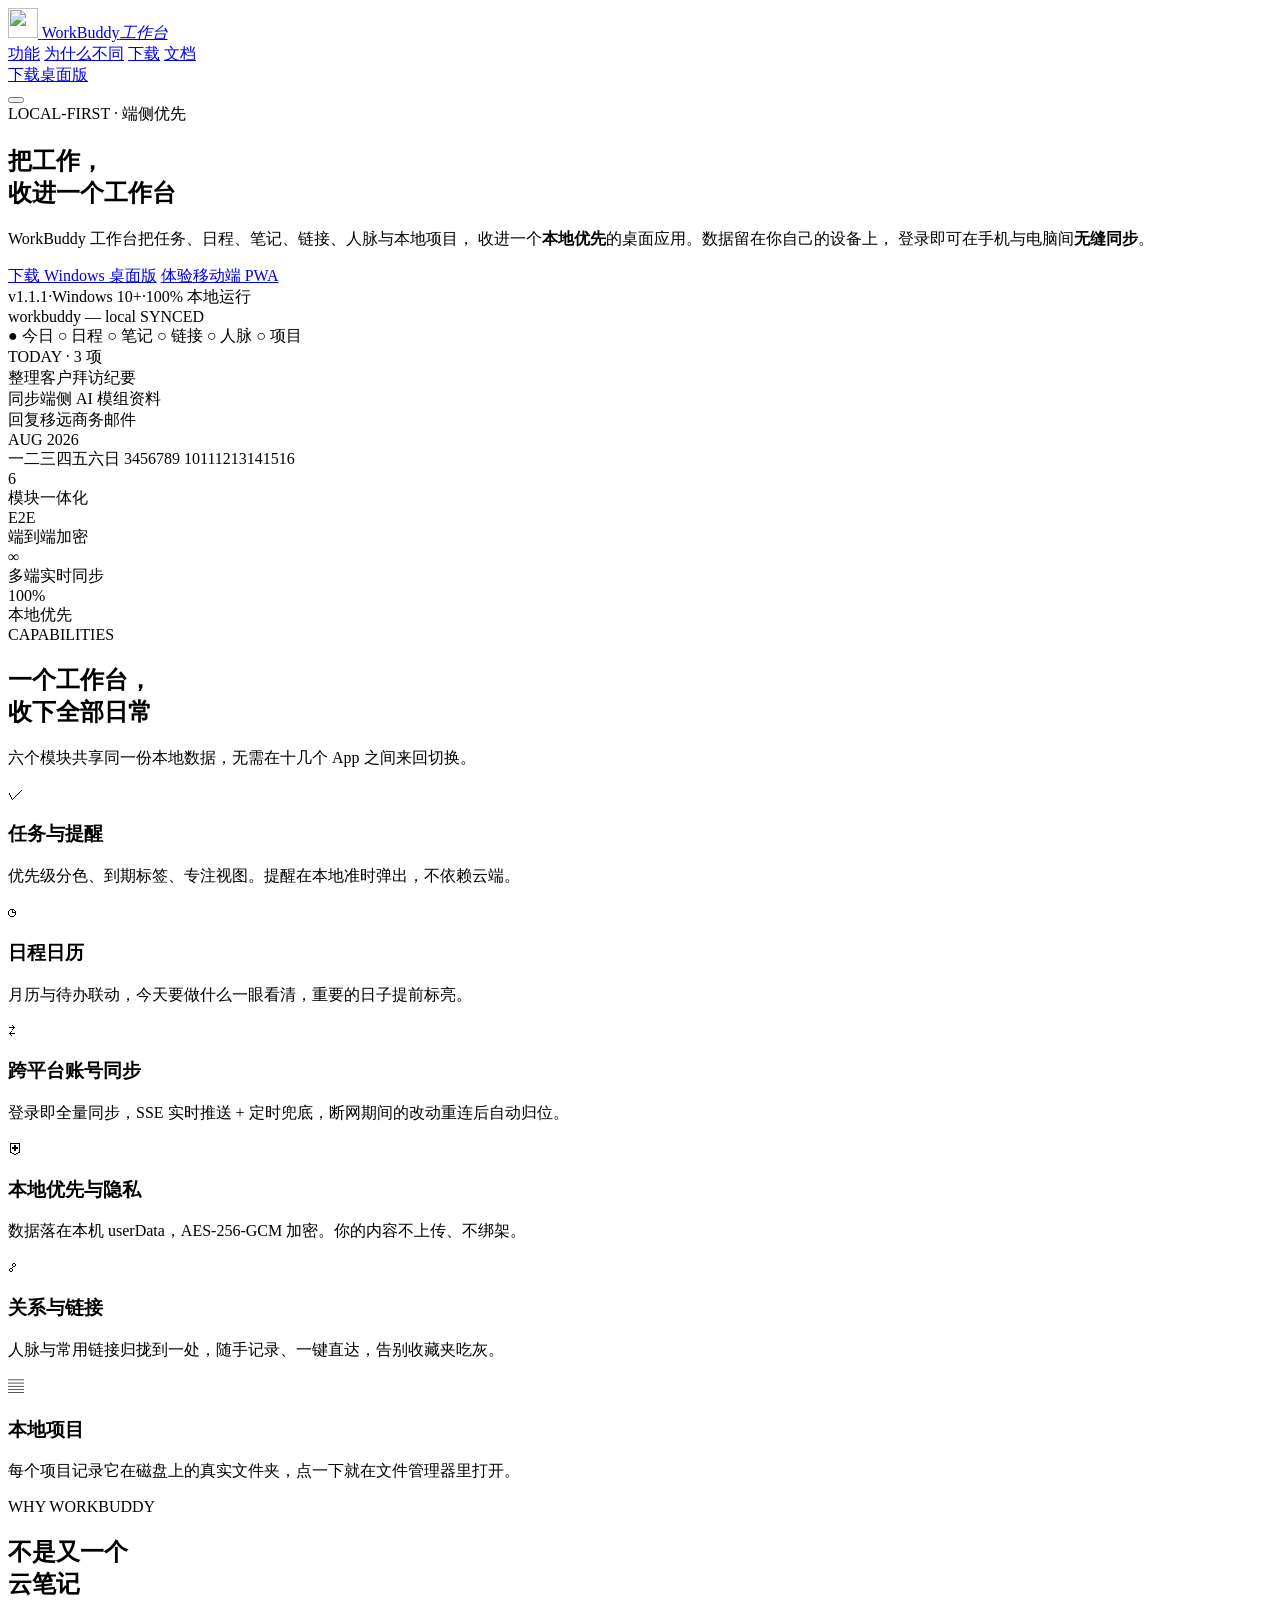
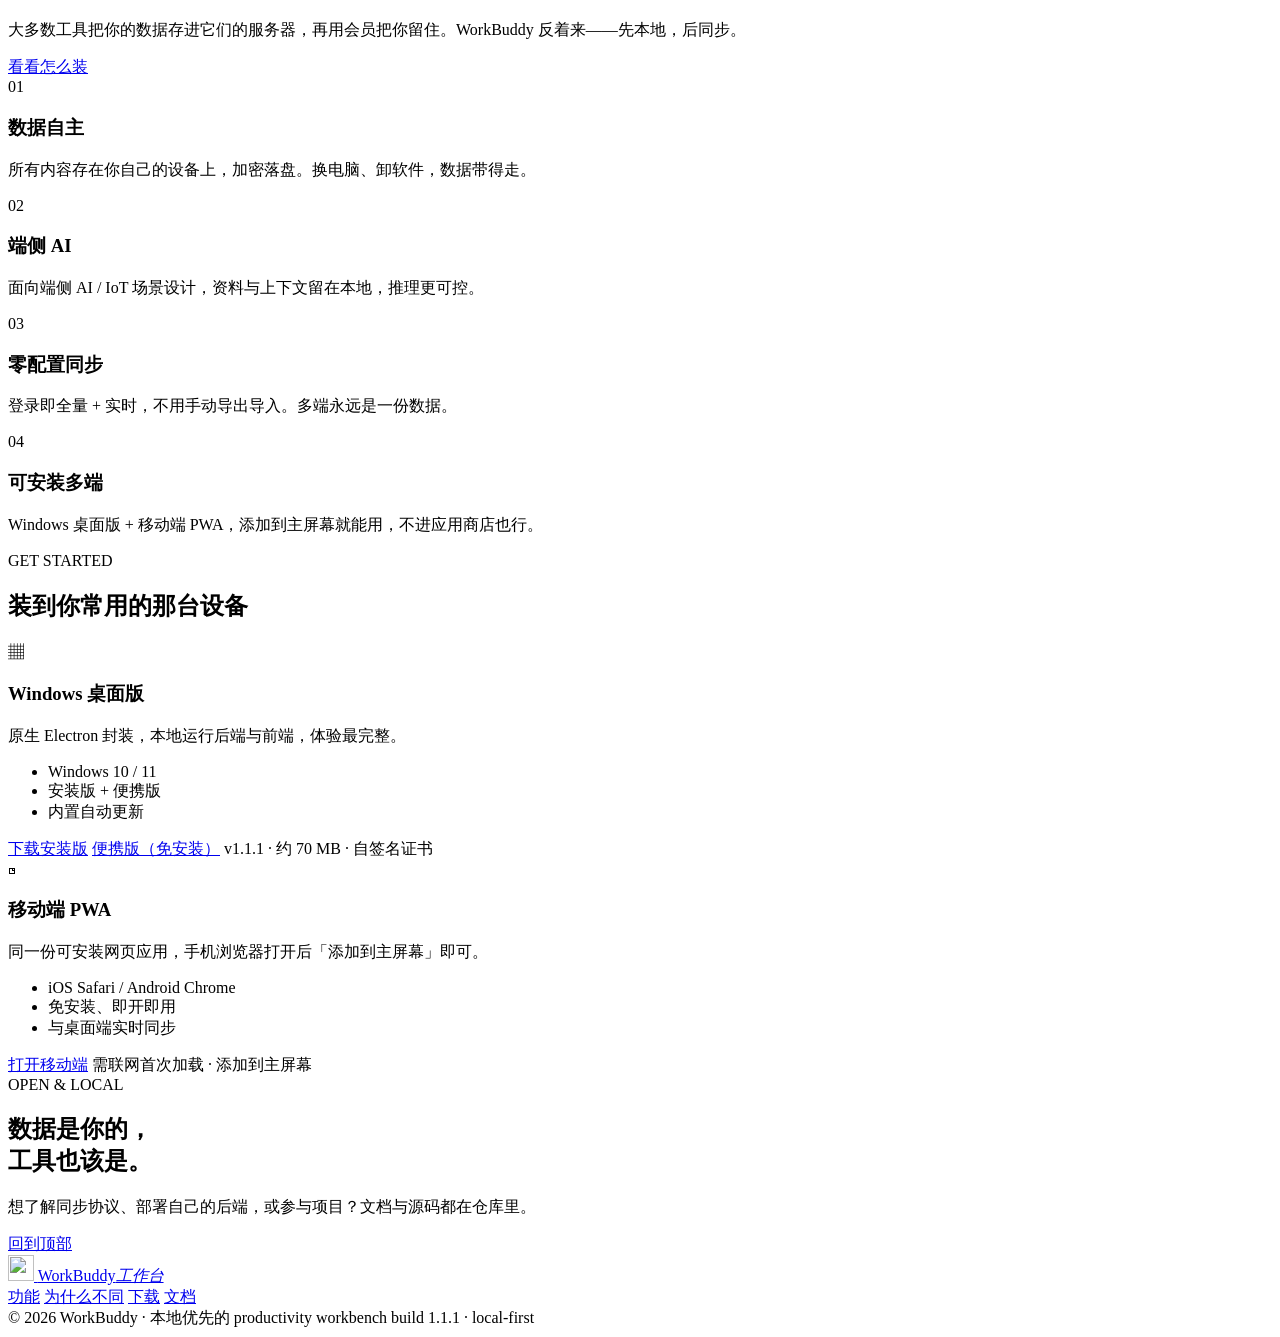
==== index.html @ b92f685c "deploy: add index.html" ====
<!DOCTYPE html>
<html lang="zh-CN">
<head>
  <meta charset="UTF-8" />
  <meta name="viewport" content="width=device-width, initial-scale=1.0" />
  <title>WorkBuddy 工作台 — 本地优先的 productivity workbench</title>
  <meta name="description" content="WorkBuddy 工作台把任务、日程、笔记、链接、人脉与本地项目收进一个本地优先的桌面应用。数据留在你自己的设备上，登录即可在手机与电脑间无缝同步。" />
  <link rel="icon" type="image/svg+xml" href="assets/img/logo.svg" />
  <link rel="apple-touch-icon" href="assets/img/apple-touch-icon.png" />
  <meta property="og:title" content="WorkBuddy 工作台" />
  <meta property="og:description" content="本地优先的 productivity workbench —— 数据自主，多端同步，端侧 AI。" />
  <meta property="og:image" content="assets/img/logo-512.png" />
  <meta name="theme-color" content="#0b0f17" />
  <link rel="preconnect" href="https://fonts.googleapis.com" />
  <link rel="preconnect" href="https://fonts.gstatic.com" crossorigin />
  <link href="https://fonts.googleapis.com/css2?family=Sora:wght@400;600;700;800&family=JetBrains+Mono:wght@400;500;700&display=swap" rel="stylesheet" />
  <link rel="stylesheet" href="assets/css/styles.css" />
</head>
<body>
  <div class="grain" aria-hidden="true"></div>
  <div class="hero-glow" aria-hidden="true"></div>

  <!-- NAV -->
  <header class="nav" id="top">
    <a class="brand" href="#top" aria-label="WorkBuddy 工作台 首页">
      <img src="assets/img/logo.svg" alt="" width="30" height="30" />
      <span class="brand-name">WorkBuddy<i>工作台</i></span>
    </a>
    <nav class="nav-links" aria-label="主导航">
      <a href="#features">功能</a>
      <a href="#why">为什么不同</a>
      <a href="#download">下载</a>
      <a href="#docs">文档</a>
    </nav>
    <div class="nav-cta">
      <a class="btn btn-signal" href="#download">下载桌面版</a>
    </div>
    <button class="nav-toggle" id="navToggle" aria-label="菜单" aria-expanded="false">
      <span></span><span></span><span></span>
    </button>
  </header>

  <main>
    <!-- HERO -->
    <section class="hero">
      <div class="hero-grid">
        <div class="hero-copy reveal">
          <span class="eyebrow mono">LOCAL-FIRST · 端侧优先</span>
          <h1 class="display">把工作，<br />收进一个<span class="accent">工作台</span></h1>
          <p class="lede">
            WorkBuddy 工作台把任务、日程、笔记、链接、人脉与本地项目，
            收进一个<strong>本地优先</strong>的桌面应用。数据留在你自己的设备上，
            登录即可在手机与电脑间<strong>无缝同步</strong>。
          </p>
          <div class="hero-actions">
            <a class="btn btn-signal" href="#download">下载 Windows 桌面版</a>
            <a class="btn btn-ghost" href="#download">体验移动端 PWA</a>
          </div>
          <div class="specs mono">
            <span>v1.1.1</span><i>·</i><span>Windows 10+</span><i>·</i><span>100% 本地运行</span>
          </div>
        </div>

        <!-- INSTRUMENT PANEL MOCK -->
        <div class="hero-visual reveal" aria-hidden="true">
          <div class="panel">
            <div class="panel-bar">
              <span class="dots"><i></i><i></i><i></i></span>
              <span class="panel-title mono">workbuddy — local</span>
              <span class="panel-badge mono">SYNCED</span>
            </div>
            <div class="panel-body">
              <aside class="panel-side">
                <span class="side-item active">● 今日</span>
                <span class="side-item">○ 日程</span>
                <span class="side-item">○ 笔记</span>
                <span class="side-item">○ 链接</span>
                <span class="side-item">○ 人脉</span>
                <span class="side-item">○ 项目</span>
              </aside>
              <div class="panel-main">
                <div class="panel-eyebrow mono">TODAY · 3 项</div>
                <div class="task">
                  <span class="check done"></span>
                  <span class="task-text">整理客户拜访纪要</span>
                  <span class="prio high"></span>
                </div>
                <div class="task">
                  <span class="check"></span>
                  <span class="task-text">同步端侧 AI 模组资料</span>
                  <span class="prio mid"></span>
                </div>
                <div class="task">
                  <span class="check"></span>
                  <span class="task-text">回复移远商务邮件</span>
                  <span class="prio low"></span>
                </div>
                <div class="mini-cal">
                  <div class="cal-head mono">AUG 2026</div>
                  <div class="cal-grid">
                    <span class="dim">一</span><span class="dim">二</span><span class="dim">三</span><span class="dim">四</span><span class="dim">五</span><span class="dim">六</span><span class="dim">日</span>
                    <span>3</span><span>4</span><span>5</span><span class="today">6</span><span>7</span><span>8</span><span>9</span>
                    <span>10</span><span class="dot">11</span><span>12</span><span>13</span><span>14</span><span>15</span><span>16</span>
                  </div>
                </div>
              </div>
            </div>
          </div>
        </div>
      </div>

      <!-- STAT STRIP -->
      <div class="stat-strip reveal">
        <div class="stat">
          <div class="stat-num">6</div>
          <div class="stat-label mono">模块一体化</div>
        </div>
        <div class="stat">
          <div class="stat-num">E2E</div>
          <div class="stat-label mono">端到端加密</div>
        </div>
        <div class="stat">
          <div class="stat-num">∞</div>
          <div class="stat-label mono">多端实时同步</div>
        </div>
        <div class="stat">
          <div class="stat-num">100%</div>
          <div class="stat-label mono">本地优先</div>
        </div>
      </div>
    </section>

    <!-- FEATURES -->
    <section class="section" id="features">
      <div class="section-head reveal">
        <span class="eyebrow mono">CAPABILITIES</span>
        <h2 class="h2">一个工作台，<br />收下全部日常</h2>
        <p class="section-sub">六个模块共享同一份本地数据，无需在十几个 App 之间来回切换。</p>
      </div>
      <div class="feature-grid">
        <article class="card feature reveal">
          <div class="feat-glyph">✓</div>
          <h3>任务与提醒</h3>
          <p>优先级分色、到期标签、专注视图。提醒在本地准时弹出，不依赖云端。</p>
        </article>
        <article class="card feature reveal">
          <div class="feat-glyph">◷</div>
          <h3>日程日历</h3>
          <p>月历与待办联动，今天要做什么一眼看清，重要的日子提前标亮。</p>
        </article>
        <article class="card feature reveal">
          <div class="feat-glyph">⇄</div>
          <h3>跨平台账号同步</h3>
          <p>登录即全量同步，SSE 实时推送 + 定时兜底，断网期间的改动重连后自动归位。</p>
        </article>
        <article class="card feature reveal">
          <div class="feat-glyph">⛨</div>
          <h3>本地优先与隐私</h3>
          <p>数据落在本机 userData，AES-256-GCM 加密。你的内容不上传、不绑架。</p>
        </article>
        <article class="card feature reveal">
          <div class="feat-glyph">☍</div>
          <h3>关系与链接</h3>
          <p>人脉与常用链接归拢到一处，随手记录、一键直达，告别收藏夹吃灰。</p>
        </article>
        <article class="card feature reveal">
          <div class="feat-glyph">▤</div>
          <h3>本地项目</h3>
          <p>每个项目记录它在磁盘上的真实文件夹，点一下就在文件管理器里打开。</p>
        </article>
      </div>
    </section>

    <!-- WHY -->
    <section class="section why" id="why">
      <div class="why-grid">
        <div class="why-left reveal">
          <span class="eyebrow mono">WHY WORKBUDDY</span>
          <h2 class="h2">不是又一个<br />云笔记</h2>
          <p class="section-sub">大多数工具把你的数据存进它们的服务器，再用会员把你留住。WorkBuddy 反着来——先本地，后同步。</p>
          <a class="btn btn-ghost" href="#download">看看怎么装</a>
        </div>
        <div class="why-right">
          <div class="why-item reveal">
            <span class="why-no mono">01</span>
            <div>
              <h3>数据自主</h3>
              <p>所有内容存在你自己的设备上，加密落盘。换电脑、卸软件，数据带得走。</p>
            </div>
          </div>
          <div class="why-item reveal">
            <span class="why-no mono">02</span>
            <div>
              <h3>端侧 AI</h3>
              <p>面向端侧 AI / IoT 场景设计，资料与上下文留在本地，推理更可控。</p>
            </div>
          </div>
          <div class="why-item reveal">
            <span class="why-no mono">03</span>
            <div>
              <h3>零配置同步</h3>
              <p>登录即全量 + 实时，不用手动导出导入。多端永远是一份数据。</p>
            </div>
          </div>
          <div class="why-item reveal">
            <span class="why-no mono">04</span>
            <div>
              <h3>可安装多端</h3>
              <p>Windows 桌面版 + 移动端 PWA，添加到主屏幕就能用，不进应用商店也行。</p>
            </div>
          </div>
        </div>
      </div>
    </section>

    <!-- DOWNLOAD -->
    <section class="section download" id="download">
      <div class="section-head reveal">
        <span class="eyebrow mono">GET STARTED</span>
        <h2 class="h2">装到你常用的那台设备</h2>
      </div>
      <div class="download-grid">
        <article class="card dl-card reveal">
          <div class="dl-ico">▦</div>
          <h3>Windows 桌面版</h3>
          <p class="dl-desc">原生 Electron 封装，本地运行后端与前端，体验最完整。</p>
          <ul class="dl-spec mono">
            <li>Windows 10 / 11</li>
            <li>安装版 + 便携版</li>
            <li>内置自动更新</li>
          </ul>
          <a class="btn btn-signal" href="https://github.com/Aqr325/workbuddy-releases/releases/download/v1.1.1/WorkBuddy-Desktop-Setup-1.1.1.exe" download>下载安装版</a>
          <a class="btn btn-ghost" href="https://github.com/Aqr325/workbuddy-releases/releases/download/v1.1.1/WorkBuddy-Desktop-Portable-1.1.1.exe" download>便携版（免安装）</a>
          <span class="dl-note mono">v1.1.1 · 约 70 MB · 自签名证书</span>
        </article>
        <article class="card dl-card reveal">
          <div class="dl-ico">◳</div>
          <h3>移动端 PWA</h3>
          <p class="dl-desc">同一份可安装网页应用，手机浏览器打开后「添加到主屏幕」即可。</p>
          <ul class="dl-spec mono">
            <li>iOS Safari / Android Chrome</li>
            <li>免安装、即开即用</li>
            <li>与桌面端实时同步</li>
          </ul>
          <a class="btn btn-ghost" href="https://workbuddy-pwa-kjtbwhah.edgeone.cool?eo_token=ac6b29a59d4ebe26ceb0099702315590&eo_time=1786333467">打开移动端</a>
          <span class="dl-note mono">需联网首次加载 · 添加到主屏幕</span>
        </article>
      </div>
    </section>

    <!-- DOCS / CTA -->
    <section class="section cta" id="docs">
      <div class="cta-box reveal">
        <div>
          <span class="eyebrow mono">OPEN & LOCAL</span>
          <h2 class="h2">数据是你的，<br />工具也该是。</h2>
        </div>
        <div class="cta-side">
          <p>想了解同步协议、部署自己的后端，或参与项目？文档与源码都在仓库里。</p>
          <a class="btn btn-primary" href="#top">回到顶部</a>
        </div>
      </div>
    </section>
  </main>

  <footer class="footer">
    <div class="footer-top">
      <a class="brand" href="#top">
        <img src="assets/img/logo.svg" alt="" width="26" height="26" />
        <span class="brand-name">WorkBuddy<i>工作台</i></span>
      </a>
      <nav class="footer-links" aria-label="页脚导航">
        <a href="#features">功能</a>
        <a href="#why">为什么不同</a>
        <a href="#download">下载</a>
        <a href="#docs">文档</a>
      </nav>
    </div>
    <div class="footer-bottom mono">
      <span>© 2026 WorkBuddy · 本地优先的 productivity workbench</span>
      <span>build 1.1.1 · local-first</span>
    </div>
  </footer>

  <script src="assets/js/main.js"></script>
</body>
</html>
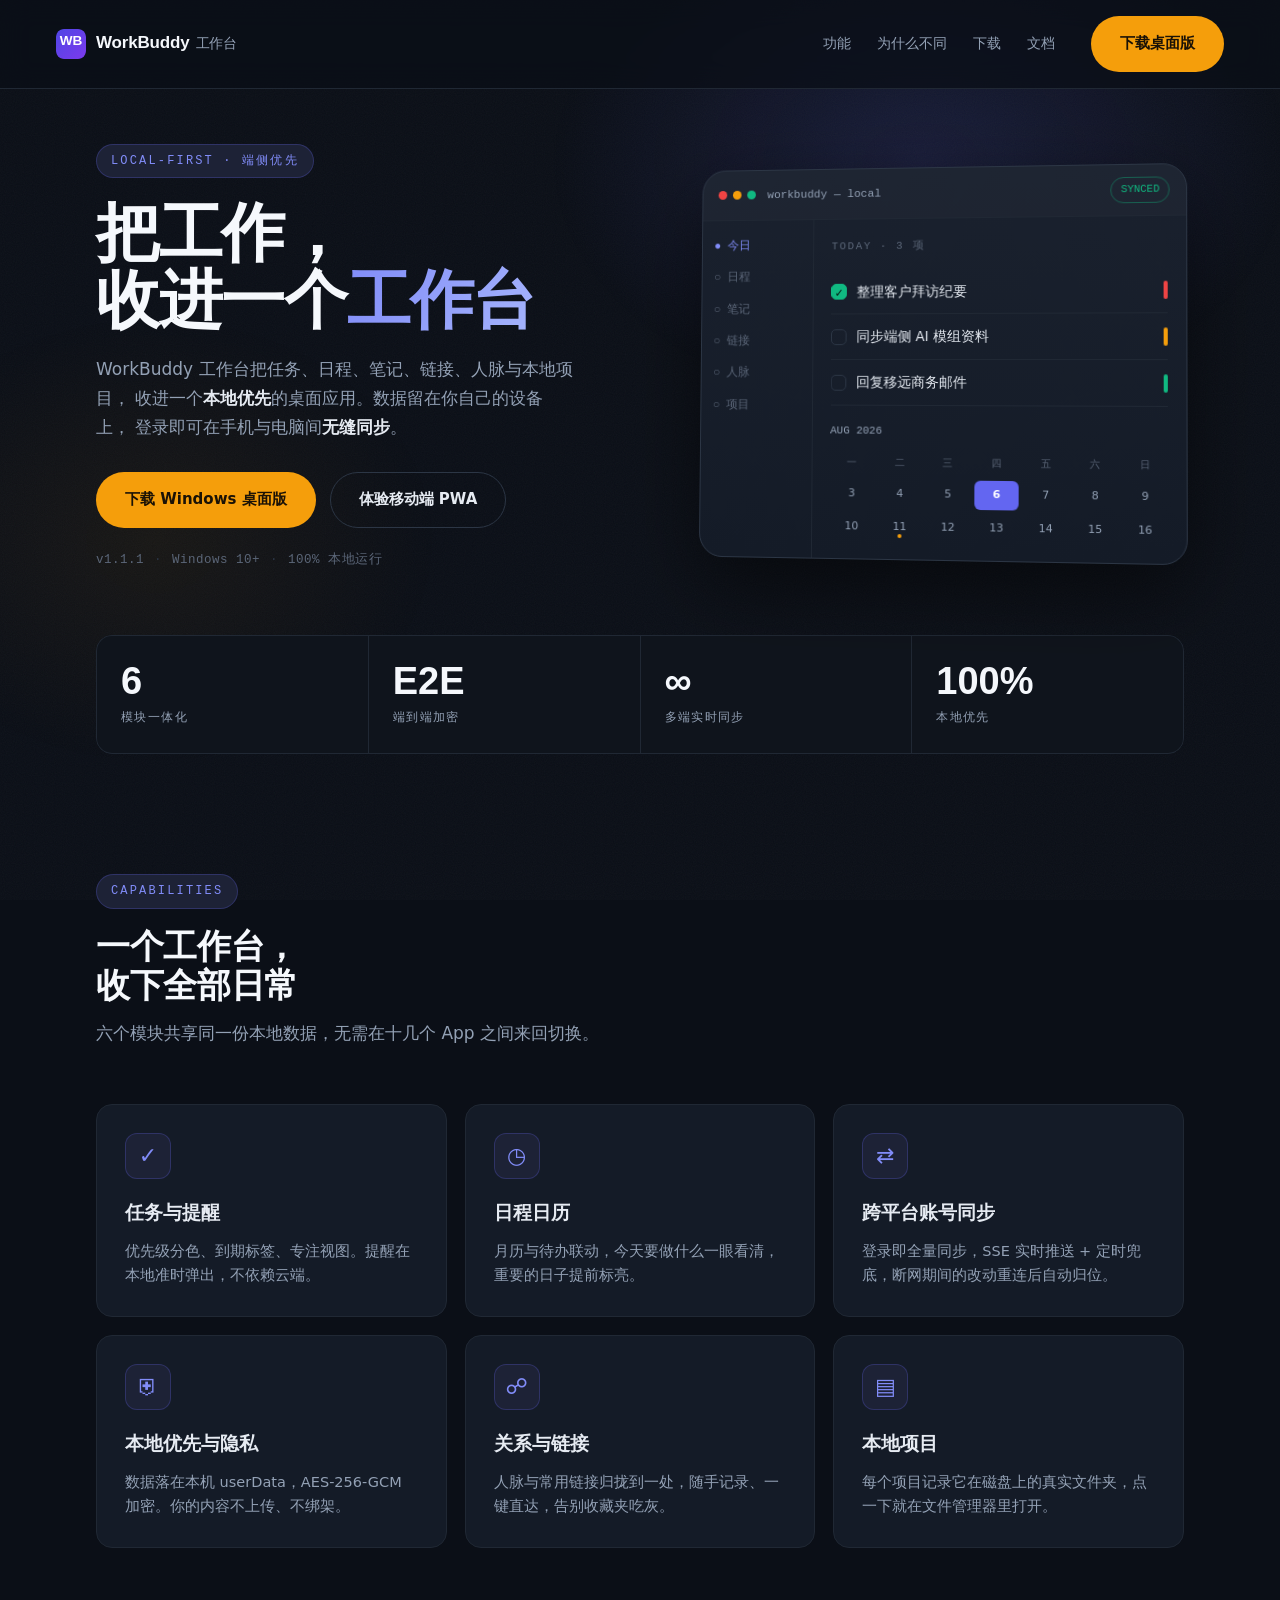
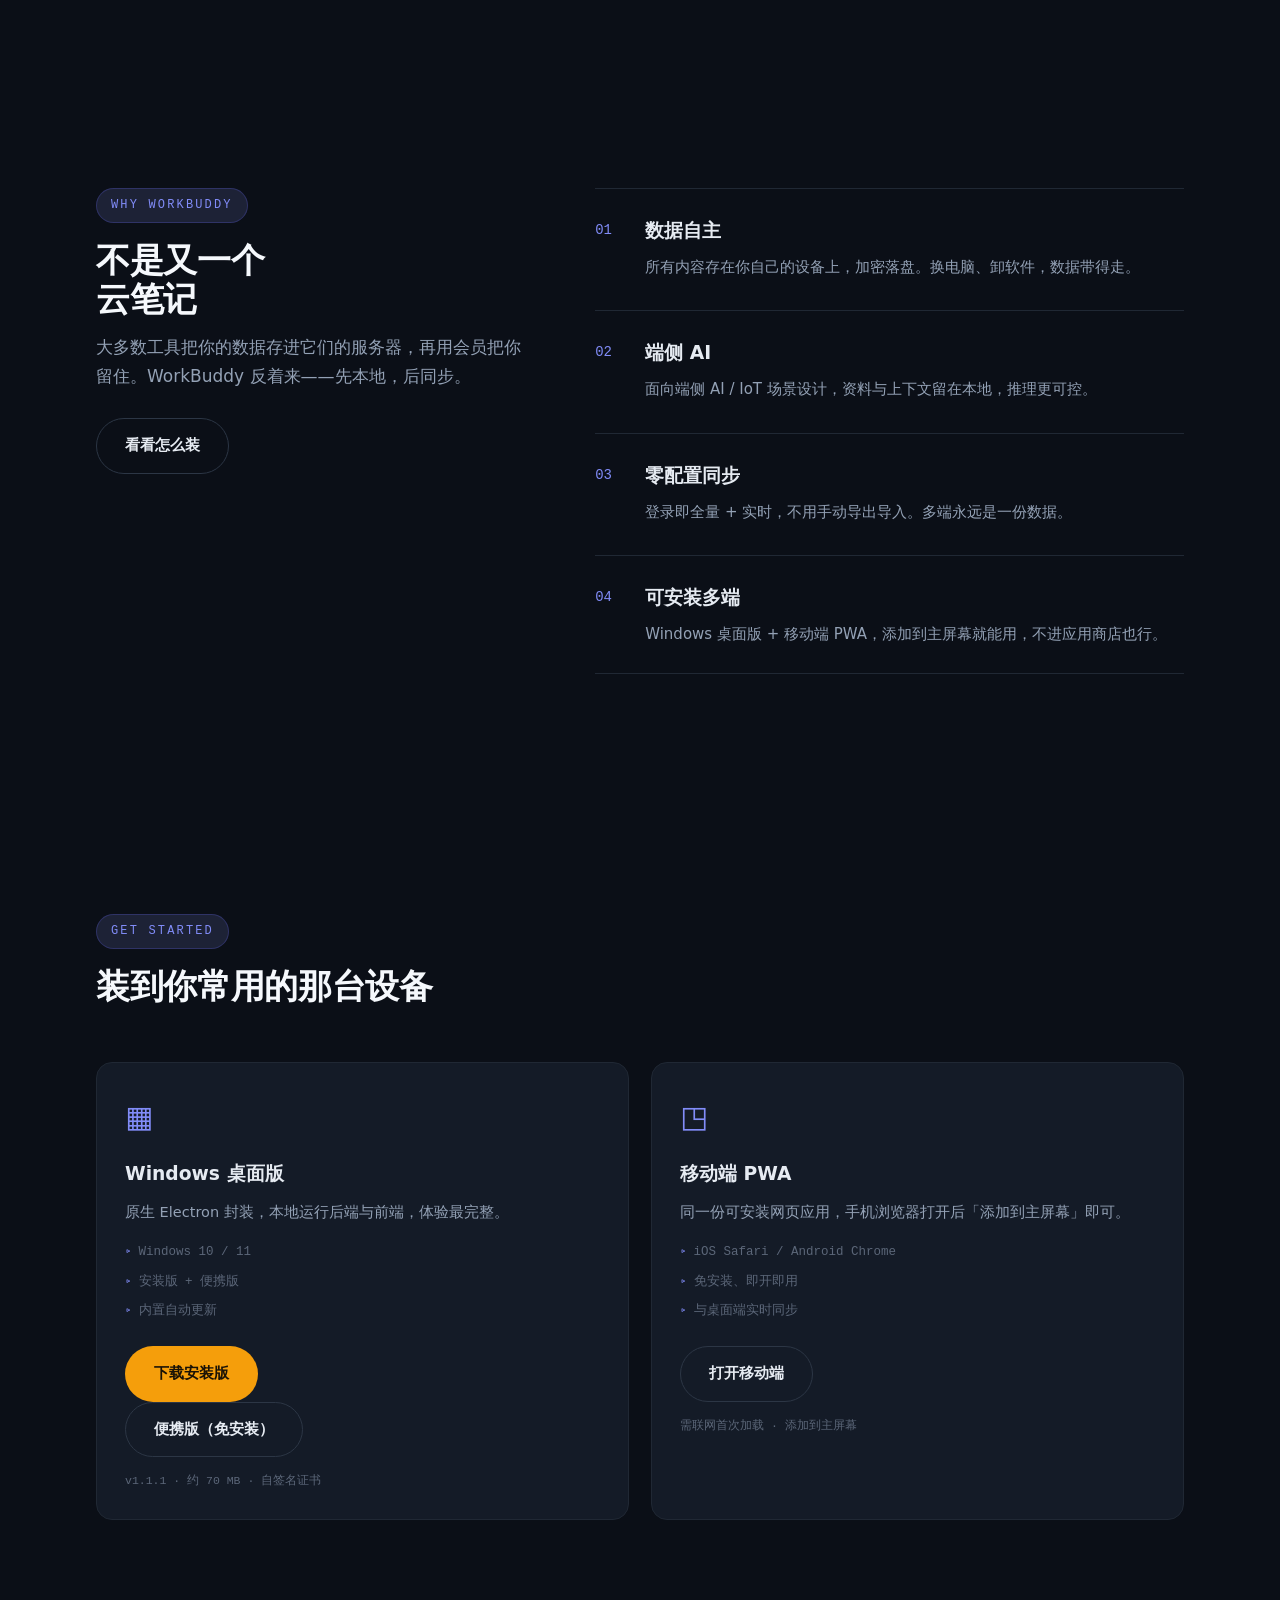
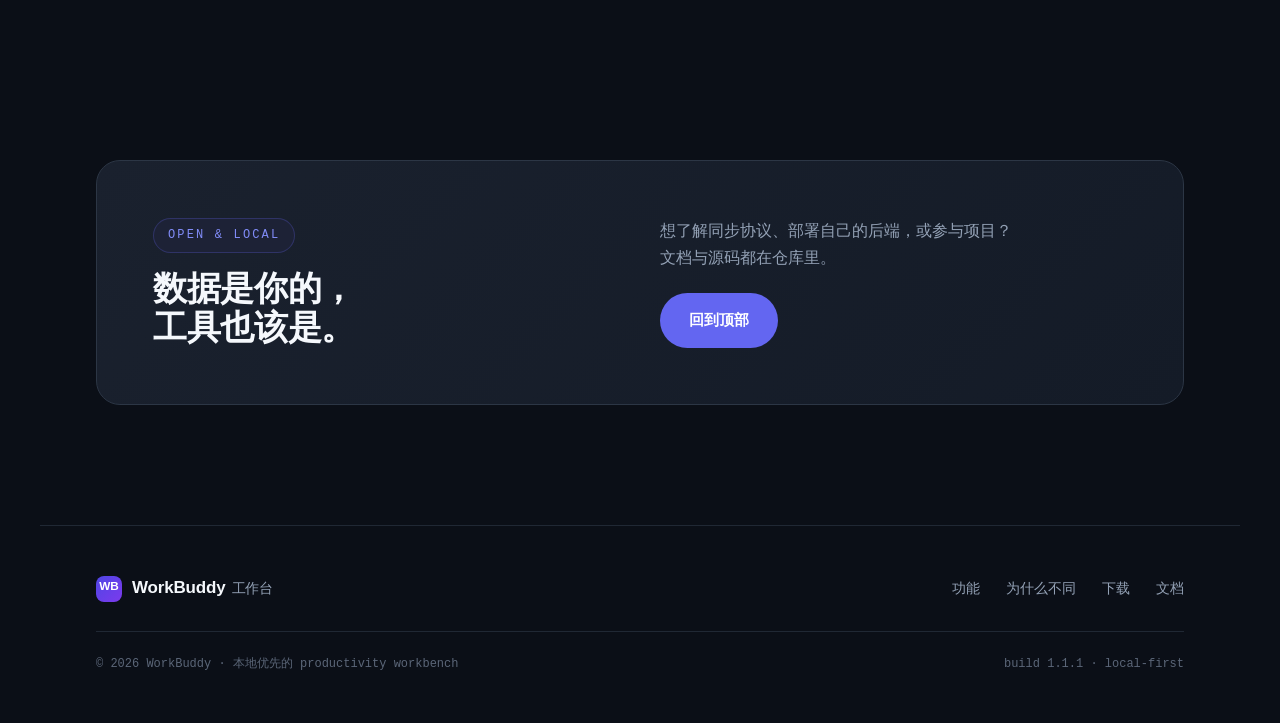
==== commit 6c4ff79e: "update: PWA button -> public GitHub Pages" ====
--- a/index.html
+++ b/index.html
@@ -242,7 +242,7 @@
             <li>免安装、即开即用</li>
             <li>与桌面端实时同步</li>
           </ul>
-          <a class="btn btn-ghost" href="https://workbuddy-pwa-kjtbwhah.edgeone.cool?eo_token=ac6b29a59d4ebe26ceb0099702315590&eo_time=1786333467">打开移动端</a>
+          <a class="btn btn-ghost" href="https://aqr325.github.io/workbuddy-pwa/">打开移动端</a>
           <span class="dl-note mono">需联网首次加载 · 添加到主屏幕</span>
         </article>
       </div>
--- a/assets/css/styles.css
+++ b/assets/css/styles.css
@@ -0,0 +1,299 @@
+/* ============================================================
+   WorkBuddy 官网 — "Precision Workbench" dark editorial theme
+   Tokens mirror website/DESIGN.md
+   ============================================================ */
+:root {
+  --bg: #0b0f17;
+  --bg-2: #0f141c;
+  --surface: #141b27;
+  --surface-2: #1a212e;
+  --surface-3: #222b3a;
+  --text: #e6ebf2;
+  --text-strong: #f5f8fc;
+  --muted: #93a1b5;
+  --faint: #5b6678;
+  --border: #2c3645;
+  --border-soft: #202834;
+  --primary: #6366f1;
+  --primary-bright: #818cf8;
+  --primary-weak: #1d2236;
+  --signal: #f59e0b;
+  --signal-weak: #3a2c12;
+  --success: #10b981;
+  --danger: #ef4444;
+  --warn: #f59e0b;
+
+  --r-sm: 10px;
+  --r-md: 16px;
+  --r-lg: 24px;
+  --r-full: 999px;
+
+  --font-display: "Sora", "PingFang SC", "Microsoft YaHei", sans-serif;
+  --font-body: "PingFang SC", "Microsoft YaHei", "Noto Sans SC", system-ui, sans-serif;
+  --font-mono: "JetBrains Mono", ui-monospace, "SFMono-Regular", monospace;
+
+  --maxw: 1200px;
+  --sec: 120px;
+}
+
+* { box-sizing: border-box; margin: 0; padding: 0; }
+
+html { scroll-behavior: smooth; }
+
+body {
+  font-family: var(--font-body);
+  background: var(--bg);
+  color: var(--text);
+  line-height: 1.7;
+  font-size: 16px;
+  -webkit-font-smoothing: antialiased;
+  overflow-x: hidden;
+}
+
+a { color: inherit; text-decoration: none; }
+img { display: block; max-width: 100%; }
+
+.mono { font-family: var(--font-mono); }
+
+/* atmospheric overlays */
+.grain {
+  position: fixed; inset: 0; z-index: 1; pointer-events: none; opacity: 0.04;
+  background-image: url("data:image/svg+xml,%3Csvg xmlns='http://www.w3.org/2000/svg' width='160' height='160'%3E%3Cfilter id='n'%3E%3CfeTurbulence type='fractalNoise' baseFrequency='0.9' numOctaves='2'/%3E%3C/filter%3E%3Crect width='100%25' height='100%25' filter='url(%23n)'/%3E%3C/svg%3E");
+}
+.hero-glow {
+  position: fixed; inset: 0; z-index: 0; pointer-events: none;
+  background:
+    radial-gradient(620px 420px at 72% 18%, rgba(99,102,241,0.16), transparent 60%),
+    radial-gradient(480px 380px at 12% 60%, rgba(245,158,11,0.06), transparent 60%);
+}
+
+main, .nav, .footer { position: relative; z-index: 2; }
+
+/* ---------- NAV ---------- */
+.nav {
+  position: fixed; top: 0; left: 0; right: 0; z-index: 50;
+  display: flex; align-items: center; gap: 28px;
+  padding: 16px clamp(20px, 5vw, 56px);
+  background: rgba(11,15,23,0.72);
+  backdrop-filter: blur(14px);
+  border-bottom: 1px solid var(--border-soft);
+}
+.brand { display: flex; align-items: center; gap: 10px; }
+.brand img { border-radius: 8px; }
+.brand-name { font-family: var(--font-display); font-weight: 700; font-size: 17px; color: var(--text-strong); letter-spacing: -0.01em; }
+.brand-name i { font-style: normal; font-weight: 400; color: var(--muted); font-size: 14px; margin-left: 6px; }
+.nav-links { display: flex; gap: 26px; margin-left: auto; }
+.nav-links a {
+  font-size: 14px; color: var(--muted); position: relative; padding: 4px 0;
+  transition: color .2s;
+}
+.nav-links a::after {
+  content: ""; position: absolute; left: 0; bottom: -2px; height: 1.5px; width: 0;
+  background: var(--primary-bright); transition: width .25s ease;
+}
+.nav-links a:hover { color: var(--text-strong); }
+.nav-links a:hover::after { width: 100%; }
+.nav-cta { margin-left: 8px; }
+.nav-toggle { display: none; flex-direction: column; gap: 5px; background: none; border: 0; cursor: pointer; padding: 8px; margin-left: auto; }
+.nav-toggle span { width: 22px; height: 2px; background: var(--text); border-radius: 2px; transition: .25s; }
+
+/* ---------- BUTTONS ---------- */
+.btn {
+  display: inline-flex; align-items: center; justify-content: center;
+  font-family: var(--font-body); font-size: 15px; font-weight: 600;
+  padding: 14px 28px; border-radius: var(--r-full);
+  border: 1px solid transparent; cursor: pointer;
+  transition: transform .18s ease, box-shadow .25s ease, background .2s, filter .2s;
+}
+.btn:active { transform: scale(0.97); }
+.btn-signal { background: var(--signal); color: #1a1206; font-weight: 700; }
+.btn-signal:hover { filter: brightness(1.08); box-shadow: 0 8px 30px rgba(245,158,11,0.32); transform: translateY(-2px); }
+.btn-primary { background: var(--primary); color: #fff; }
+.btn-primary:hover { background: var(--primary-bright); box-shadow: 0 8px 30px rgba(99,102,241,0.34); transform: translateY(-2px); }
+.btn-ghost { background: transparent; color: var(--text); border-color: var(--border); }
+.btn-ghost:hover { border-color: var(--primary-bright); color: var(--text-strong); transform: translateY(-2px); }
+
+/* ---------- SHARED BITS ---------- */
+.eyebrow {
+  display: inline-block; font-family: var(--font-mono); font-size: 12px; font-weight: 500;
+  letter-spacing: 0.18em; text-transform: uppercase;
+  color: var(--primary-bright); background: var(--primary-weak);
+  padding: 6px 14px; border-radius: var(--r-full); border: 1px solid rgba(99,102,241,0.25);
+}
+.display {
+  font-family: var(--font-display); font-weight: 700; font-size: clamp(40px, 6vw, 64px);
+  line-height: 1.04; letter-spacing: -0.02em; color: var(--text-strong);
+}
+.display .accent {
+  background: linear-gradient(120deg, var(--primary-bright), #a5b4fc);
+  -webkit-background-clip: text; background-clip: text; color: transparent;
+}
+.h2 { font-family: var(--font-display); font-weight: 700; font-size: clamp(28px, 4vw, 34px); line-height: 1.15; letter-spacing: -0.01em; color: var(--text-strong); }
+.h3 { font-family: var(--font-display); font-weight: 600; font-size: 19px; color: var(--text-strong); }
+.section-sub { color: var(--muted); font-size: 17px; max-width: 560px; margin-top: 14px; }
+
+/* ---------- HERO ---------- */
+.hero { padding: clamp(120px, 16vh, 170px) clamp(20px, 5vw, 56px) 0; max-width: var(--maxw); margin: 0 auto; }
+.hero-grid { display: grid; grid-template-columns: 1.05fr 0.95fr; gap: 56px; align-items: center; }
+.hero-copy .eyebrow { margin-bottom: 22px; }
+.hero-copy .display { margin-bottom: 22px; }
+.lede { color: var(--muted); font-size: 17px; max-width: 480px; }
+.lede strong { color: var(--text); font-weight: 600; }
+.hero-actions { display: flex; flex-wrap: wrap; gap: 14px; margin: 30px 0 22px; }
+.specs { font-family: var(--font-mono); font-size: 12.5px; color: var(--faint); display: flex; gap: 10px; align-items: center; letter-spacing: 0.04em; }
+.specs i { color: var(--border); font-style: normal; }
+
+/* instrument panel mock */
+.hero-visual { position: relative; }
+.panel {
+  background: linear-gradient(180deg, var(--surface-2), var(--surface));
+  border: 1px solid var(--border); border-radius: var(--r-lg);
+  overflow: hidden; box-shadow: 0 30px 80px rgba(0,0,0,0.5);
+  transform: perspective(1400px) rotateY(-7deg) rotateX(2deg);
+  transition: transform .5s ease;
+}
+.hero-visual:hover .panel { transform: perspective(1400px) rotateY(-3deg) rotateX(1deg); }
+.panel-bar {
+  display: flex; align-items: center; gap: 12px; padding: 12px 16px;
+  border-bottom: 1px solid var(--border-soft); background: rgba(255,255,255,0.02);
+}
+.dots { display: flex; gap: 6px; }
+.dots i { width: 9px; height: 9px; border-radius: 50%; background: var(--surface-3); }
+.dots i:first-child { background: var(--danger); }
+.dots i:nth-child(2) { background: var(--warn); }
+.dots i:nth-child(3) { background: var(--success); }
+.panel-title { font-family: var(--font-mono); font-size: 11.5px; color: var(--muted); }
+.panel-badge { margin-left: auto; font-family: var(--font-mono); font-size: 10.5px; color: var(--success); border: 1px solid rgba(16,185,129,0.4); padding: 3px 9px; border-radius: var(--r-full); }
+.panel-body { display: grid; grid-template-columns: 116px 1fr; min-height: 320px; }
+.panel-side { border-right: 1px solid var(--border-soft); padding: 16px 12px; display: flex; flex-direction: column; gap: 12px; }
+.side-item { font-family: var(--font-mono); font-size: 12px; color: var(--faint); }
+.side-item.active { color: var(--primary-bright); }
+.panel-main { padding: 18px; }
+.panel-eyebrow { font-family: var(--font-mono); font-size: 11px; color: var(--faint); letter-spacing: 0.15em; margin-bottom: 14px; }
+.task { display: flex; align-items: center; gap: 10px; padding: 11px 0; border-bottom: 1px solid var(--border-soft); }
+.check { width: 16px; height: 16px; border-radius: 5px; border: 1.5px solid var(--border); flex: none; }
+.check.done { background: var(--success); border-color: var(--success); position: relative; }
+.check.done::after { content: "✓"; position: absolute; inset: 0; display: grid; place-items: center; color: #04130d; font-size: 11px; font-weight: 700; }
+.task-text { font-size: 13.5px; color: var(--text); flex: 1; }
+.prio { width: 4px; height: 18px; border-radius: 3px; flex: none; }
+.prio.high { background: var(--danger); }
+.prio.mid { background: var(--warn); }
+.prio.low { background: var(--success); }
+.mini-cal { margin-top: 16px; }
+.cal-head { font-family: var(--font-mono); font-size: 11px; color: var(--muted); margin-bottom: 8px; }
+.cal-grid { display: grid; grid-template-columns: repeat(7, 1fr); gap: 4px; font-size: 11px; text-align: center; }
+.cal-grid span { padding: 5px 0; border-radius: 6px; color: var(--muted); }
+.cal-grid span.dim { color: var(--faint); font-size: 10px; }
+.cal-grid span.today { background: var(--primary); color: #fff; font-weight: 600; }
+.cal-grid span.dot { position: relative; }
+.cal-grid span.dot::after { content: ""; position: absolute; bottom: 3px; left: 50%; transform: translateX(-50%); width: 4px; height: 4px; border-radius: 50%; background: var(--signal); }
+
+/* stat strip */
+.stat-strip {
+  display: grid; grid-template-columns: repeat(4, 1fr); gap: 1px;
+  background: var(--border-soft); border: 1px solid var(--border-soft);
+  border-radius: var(--r-md); margin-top: 64px; overflow: hidden;
+}
+.stat { background: var(--bg-2); padding: 26px 24px; text-align: left; }
+.stat-num { font-family: var(--font-display); font-weight: 700; font-size: 38px; color: var(--text-strong); line-height: 1; }
+.stat-label { font-family: var(--font-mono); font-size: 11.5px; color: var(--muted); letter-spacing: 0.12em; text-transform: uppercase; margin-top: 8px; }
+
+/* ---------- SECTIONS ---------- */
+.section { max-width: var(--maxw); margin: 0 auto; padding: var(--sec) clamp(20px, 5vw, 56px); }
+.section-head { margin-bottom: 56px; }
+.section-head .eyebrow { margin-bottom: 18px; }
+
+/* features */
+.feature-grid { display: grid; grid-template-columns: repeat(3, 1fr); gap: 18px; }
+.card {
+  background: var(--surface); border: 1px solid var(--border-soft);
+  border-radius: var(--r-md); padding: 28px;
+  transition: transform .25s ease, border-color .25s ease, box-shadow .25s ease;
+}
+.card:hover { transform: translateY(-4px); border-color: rgba(99,102,241,0.5); box-shadow: 0 18px 50px rgba(0,0,0,0.4); }
+.feat-glyph {
+  width: 46px; height: 46px; border-radius: 12px; display: grid; place-items: center;
+  font-size: 22px; color: var(--primary-bright); background: var(--primary-weak);
+  border: 1px solid rgba(99,102,241,0.25); margin-bottom: 18px;
+}
+.feature h3 { margin-bottom: 10px; }
+.feature p { color: var(--muted); font-size: 14.5px; }
+
+/* why */
+.why-grid { display: grid; grid-template-columns: 0.85fr 1.15fr; gap: 64px; align-items: start; }
+.why-left .eyebrow { margin-bottom: 18px; }
+.why-left .btn { margin-top: 28px; }
+.why-right { display: flex; flex-direction: column; gap: 4px; }
+.why-item { display: flex; gap: 22px; padding: 26px 0; border-top: 1px solid var(--border-soft); }
+.why-item:last-child { border-bottom: 1px solid var(--border-soft); }
+.why-no { font-family: var(--font-mono); font-size: 14px; color: var(--primary-bright); padding-top: 4px; min-width: 28px; }
+.why-item h3 { margin-bottom: 8px; }
+.why-item p { color: var(--muted); font-size: 15px; }
+
+/* download */
+.download-grid { display: grid; grid-template-columns: repeat(2, 1fr); gap: 22px; }
+.dl-card { display: flex; flex-direction: column; }
+.dl-ico { font-size: 30px; color: var(--primary-bright); margin-bottom: 16px; }
+.dl-card h3 { margin-bottom: 10px; }
+.dl-desc { color: var(--muted); font-size: 14.5px; margin-bottom: 18px; }
+.dl-spec { list-style: none; font-family: var(--font-mono); font-size: 12.5px; color: var(--faint); display: flex; flex-direction: column; gap: 8px; margin-bottom: 24px; }
+.dl-spec li::before { content: "▹ "; color: var(--primary-bright); }
+.dl-card .btn { align-self: flex-start; }
+.dl-note { font-family: var(--font-mono); font-size: 11.5px; color: var(--faint); margin-top: 14px; }
+
+/* cta */
+.cta-box {
+  display: grid; grid-template-columns: 1fr 1fr; gap: 40px; align-items: center;
+  background: linear-gradient(135deg, var(--surface-2), var(--surface));
+  border: 1px solid var(--border); border-radius: var(--r-lg); padding: 56px;
+}
+.cta-box .eyebrow { margin-bottom: 16px; }
+.cta-side p { color: var(--muted); margin-bottom: 22px; max-width: 360px; }
+
+/* footer */
+.footer { border-top: 1px solid var(--border-soft); padding: 48px clamp(20px, 5vw, 56px); max-width: var(--maxw); margin: 0 auto; }
+.footer-top { display: flex; align-items: center; justify-content: space-between; flex-wrap: wrap; gap: 20px; }
+.footer-links { display: flex; gap: 26px; }
+.footer-links a { color: var(--muted); font-size: 14px; transition: color .2s; }
+.footer-links a:hover { color: var(--text-strong); }
+.footer-bottom { display: flex; justify-content: space-between; flex-wrap: wrap; gap: 12px; margin-top: 28px; padding-top: 22px; border-top: 1px solid var(--border-soft); font-family: var(--font-mono); font-size: 12px; color: var(--faint); }
+
+/* ---------- REVEAL ANIM ---------- */
+.reveal { opacity: 0; transform: translateY(22px); transition: opacity .7s cubic-bezier(.2,.7,.2,1), transform .7s cubic-bezier(.2,.7,.2,1); }
+.reveal.in-view { opacity: 1; transform: none; }
+.feature-grid .reveal:nth-child(2) { transition-delay: .06s; }
+.feature-grid .reveal:nth-child(3) { transition-delay: .12s; }
+.feature-grid .reveal:nth-child(4) { transition-delay: .18s; }
+.feature-grid .reveal:nth-child(5) { transition-delay: .24s; }
+.feature-grid .reveal:nth-child(6) { transition-delay: .30s; }
+
+/* ---------- RESPONSIVE ---------- */
+@media (max-width: 980px) {
+  .hero-grid { grid-template-columns: 1fr; gap: 40px; }
+  .hero-visual { max-width: 460px; }
+  .why-grid { grid-template-columns: 1fr; gap: 36px; }
+  .feature-grid { grid-template-columns: repeat(2, 1fr); }
+  .cta-box { grid-template-columns: 1fr; padding: 40px; }
+  .nav-links, .nav-cta { display: none; }
+  .nav-toggle { display: flex; }
+  .nav.open .nav-links {
+    display: flex; flex-direction: column; gap: 4px; position: absolute; top: 100%; left: 0; right: 0;
+    background: rgba(11,15,23,0.97); backdrop-filter: blur(14px); padding: 16px 24px 22px;
+    border-bottom: 1px solid var(--border-soft);
+  }
+  .nav.open .nav-links a { padding: 10px 0; font-size: 15px; }
+  .nav.open .nav-cta { display: block; position: absolute; top: calc(100% + 150px); right: 24px; }
+}
+@media (max-width: 620px) {
+  :root { --sec: 80px; }
+  .stat-strip { grid-template-columns: repeat(2, 1fr); }
+  .feature-grid { grid-template-columns: 1fr; }
+  .download-grid { grid-template-columns: 1fr; }
+  .hero-actions .btn { flex: 1; }
+  .footer-bottom { flex-direction: column; }
+}
+
+@media (prefers-reduced-motion: reduce) {
+  .reveal { opacity: 1; transform: none; transition: none; }
+  html { scroll-behavior: auto; }
+}
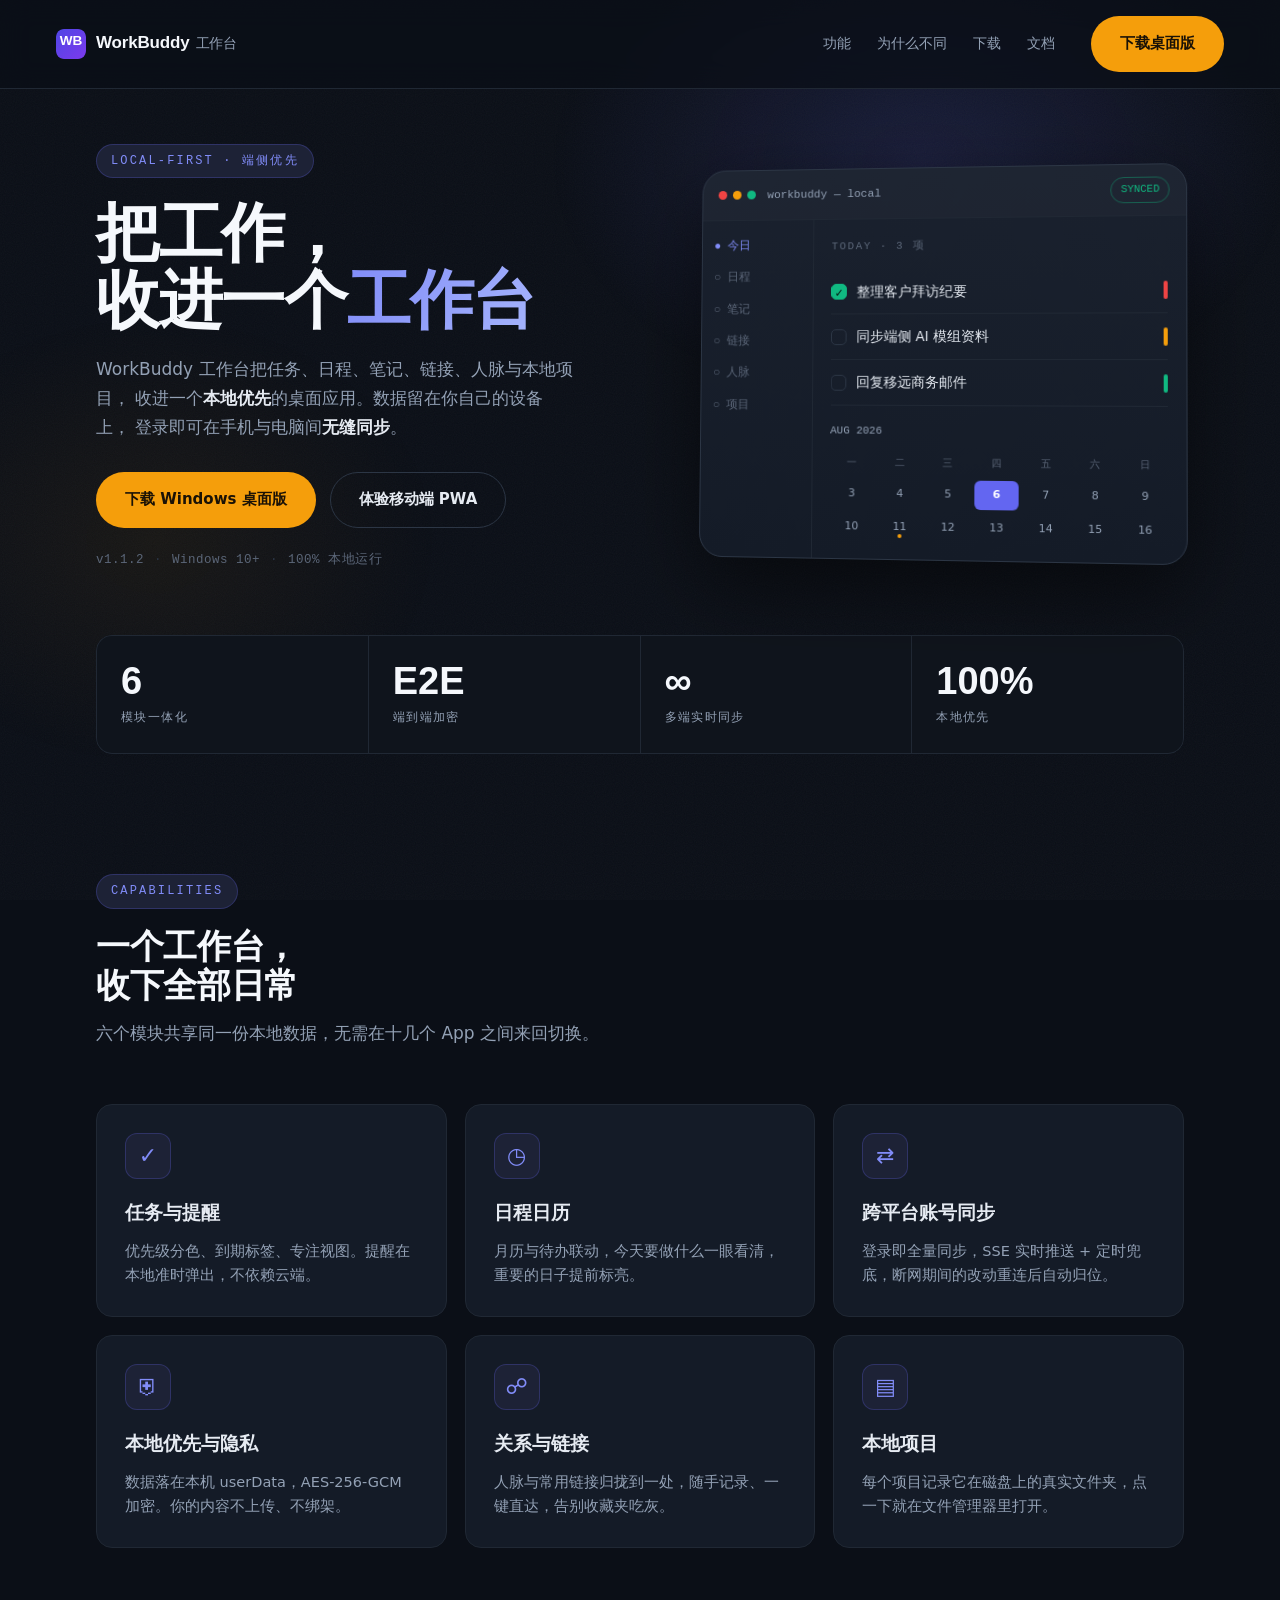
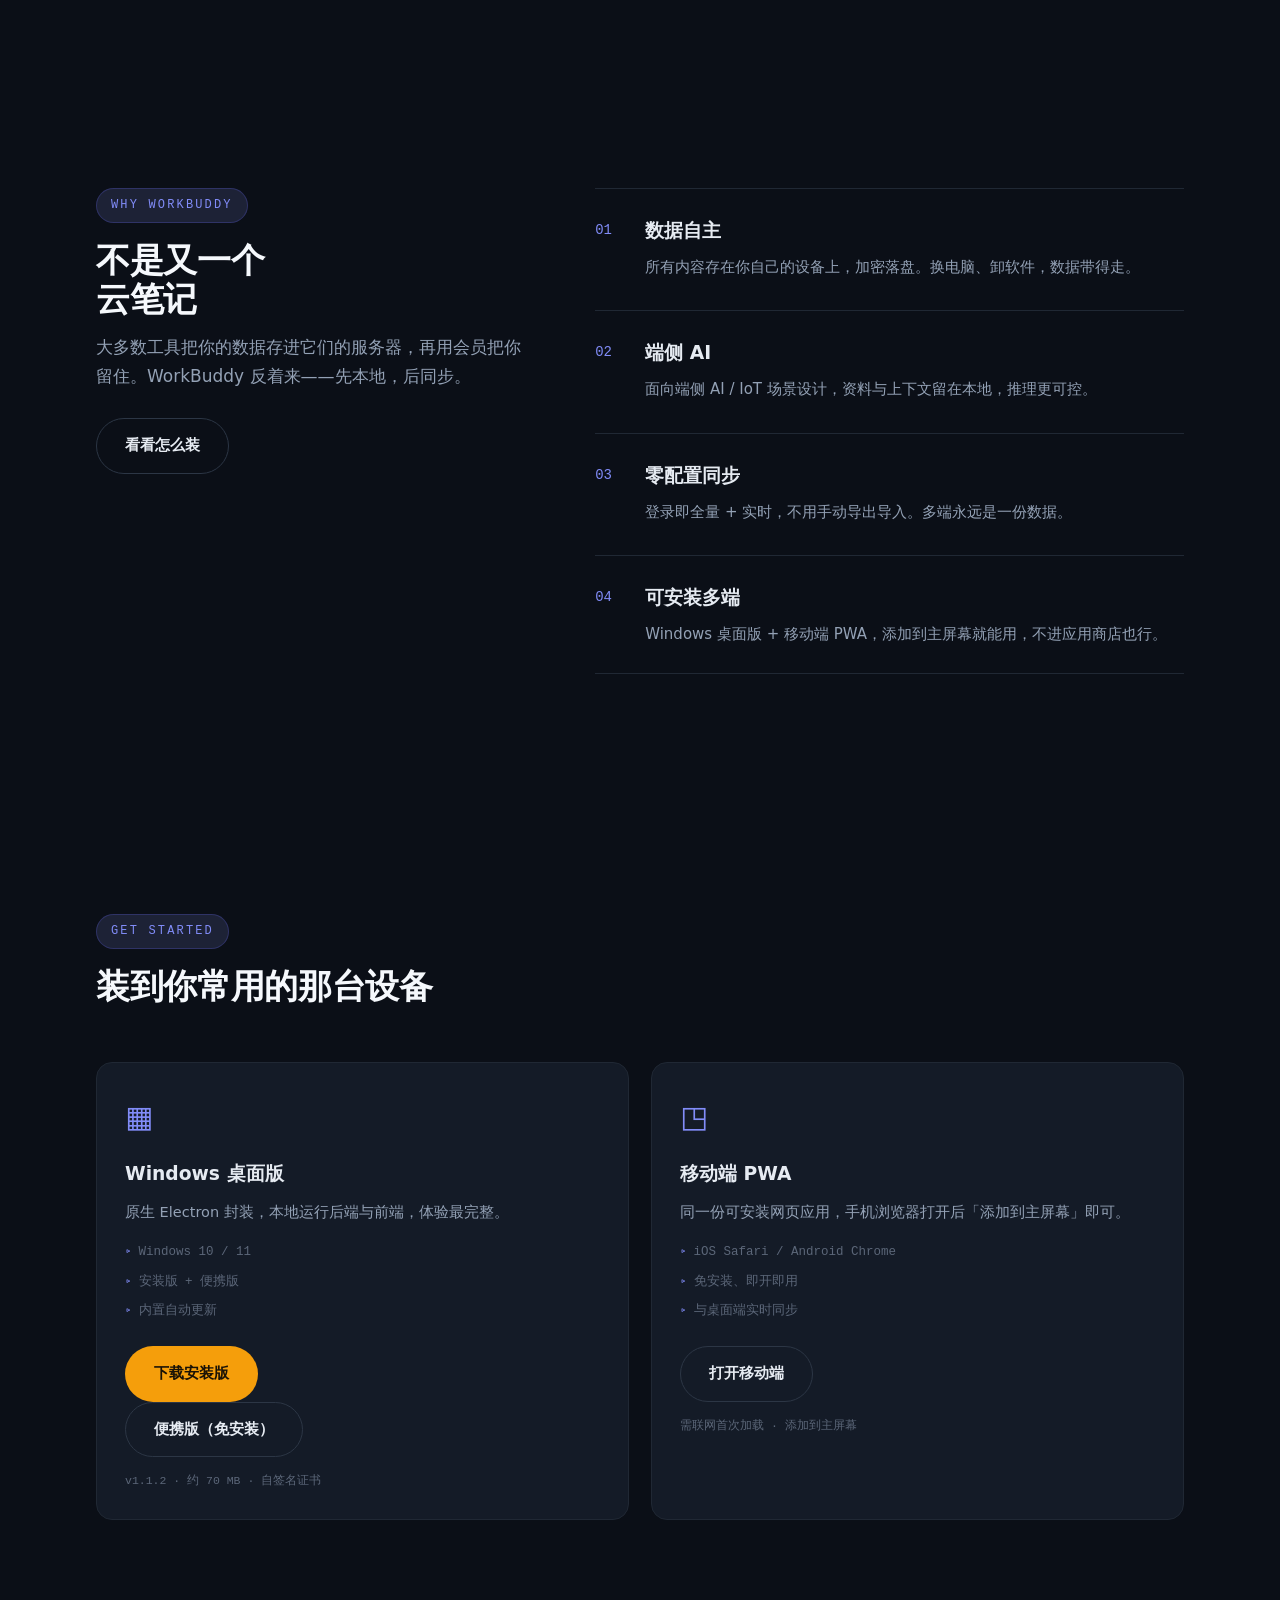
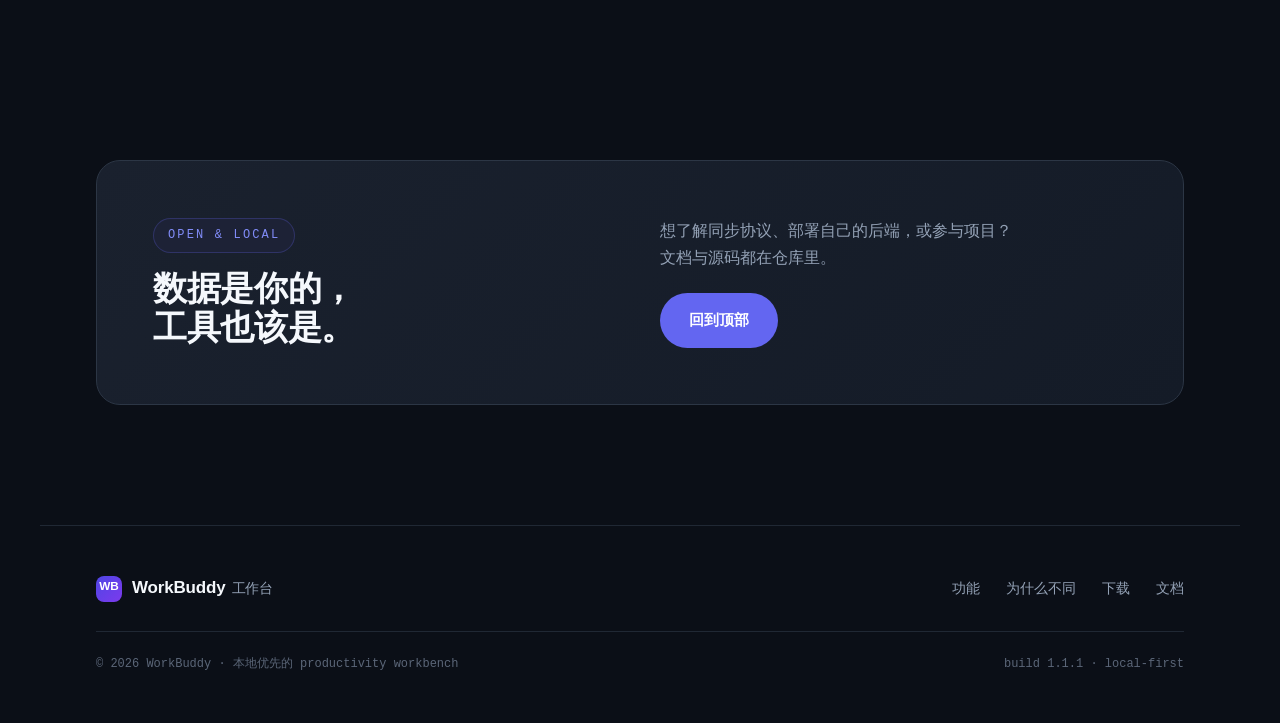
==== commit b18f3fec: "deploy index.html" ====
--- a/index.html
+++ b/index.html
@@ -57,7 +57,7 @@
             <a class="btn btn-ghost" href="#download">体验移动端 PWA</a>
           </div>
           <div class="specs mono">
-            <span>v1.1.1</span><i>·</i><span>Windows 10+</span><i>·</i><span>100% 本地运行</span>
+            <span>v1.1.2</span><i>·</i><span>Windows 10+</span><i>·</i><span>100% 本地运行</span>
           </div>
         </div>
 
@@ -229,9 +229,9 @@
             <li>安装版 + 便携版</li>
             <li>内置自动更新</li>
           </ul>
-          <a class="btn btn-signal" href="https://github.com/Aqr325/workbuddy-releases/releases/download/v1.1.1/WorkBuddy-Desktop-Setup-1.1.1.exe" download>下载安装版</a>
-          <a class="btn btn-ghost" href="https://github.com/Aqr325/workbuddy-releases/releases/download/v1.1.1/WorkBuddy-Desktop-Portable-1.1.1.exe" download>便携版（免安装）</a>
-          <span class="dl-note mono">v1.1.1 · 约 70 MB · 自签名证书</span>
+          <a class="btn btn-signal" href="https://github.com/Aqr325/workbuddy-releases/releases/download/v1.1.2/WorkBuddy-Desktop-Setup-1.1.2.exe" download>下载安装版</a>
+          <a class="btn btn-ghost" href="https://github.com/Aqr325/workbuddy-releases/releases/download/v1.1.2/WorkBuddy-Desktop-Portable-1.1.2.exe" download>便携版（免安装）</a>
+          <span class="dl-note mono">v1.1.2 · 约 70 MB · 自签名证书</span>
         </article>
         <article class="card dl-card reveal">
           <div class="dl-ico">◳</div>
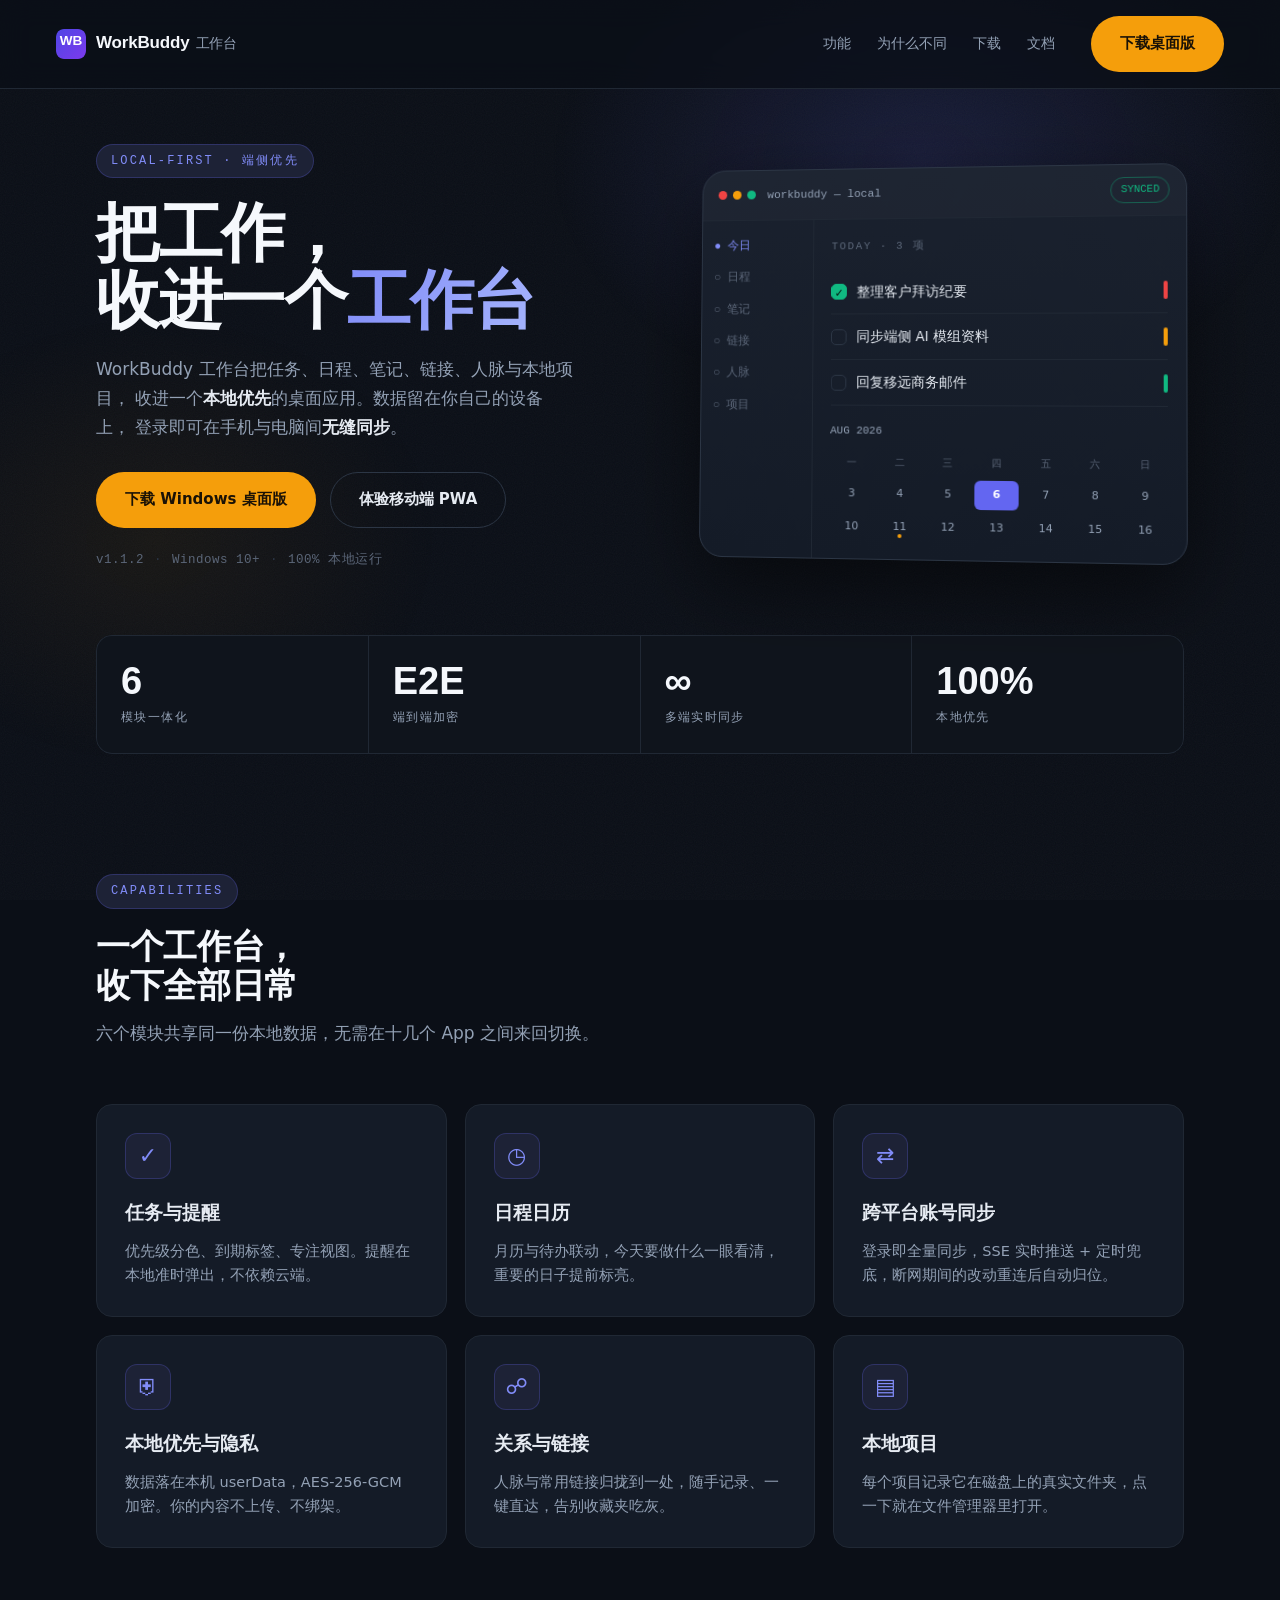
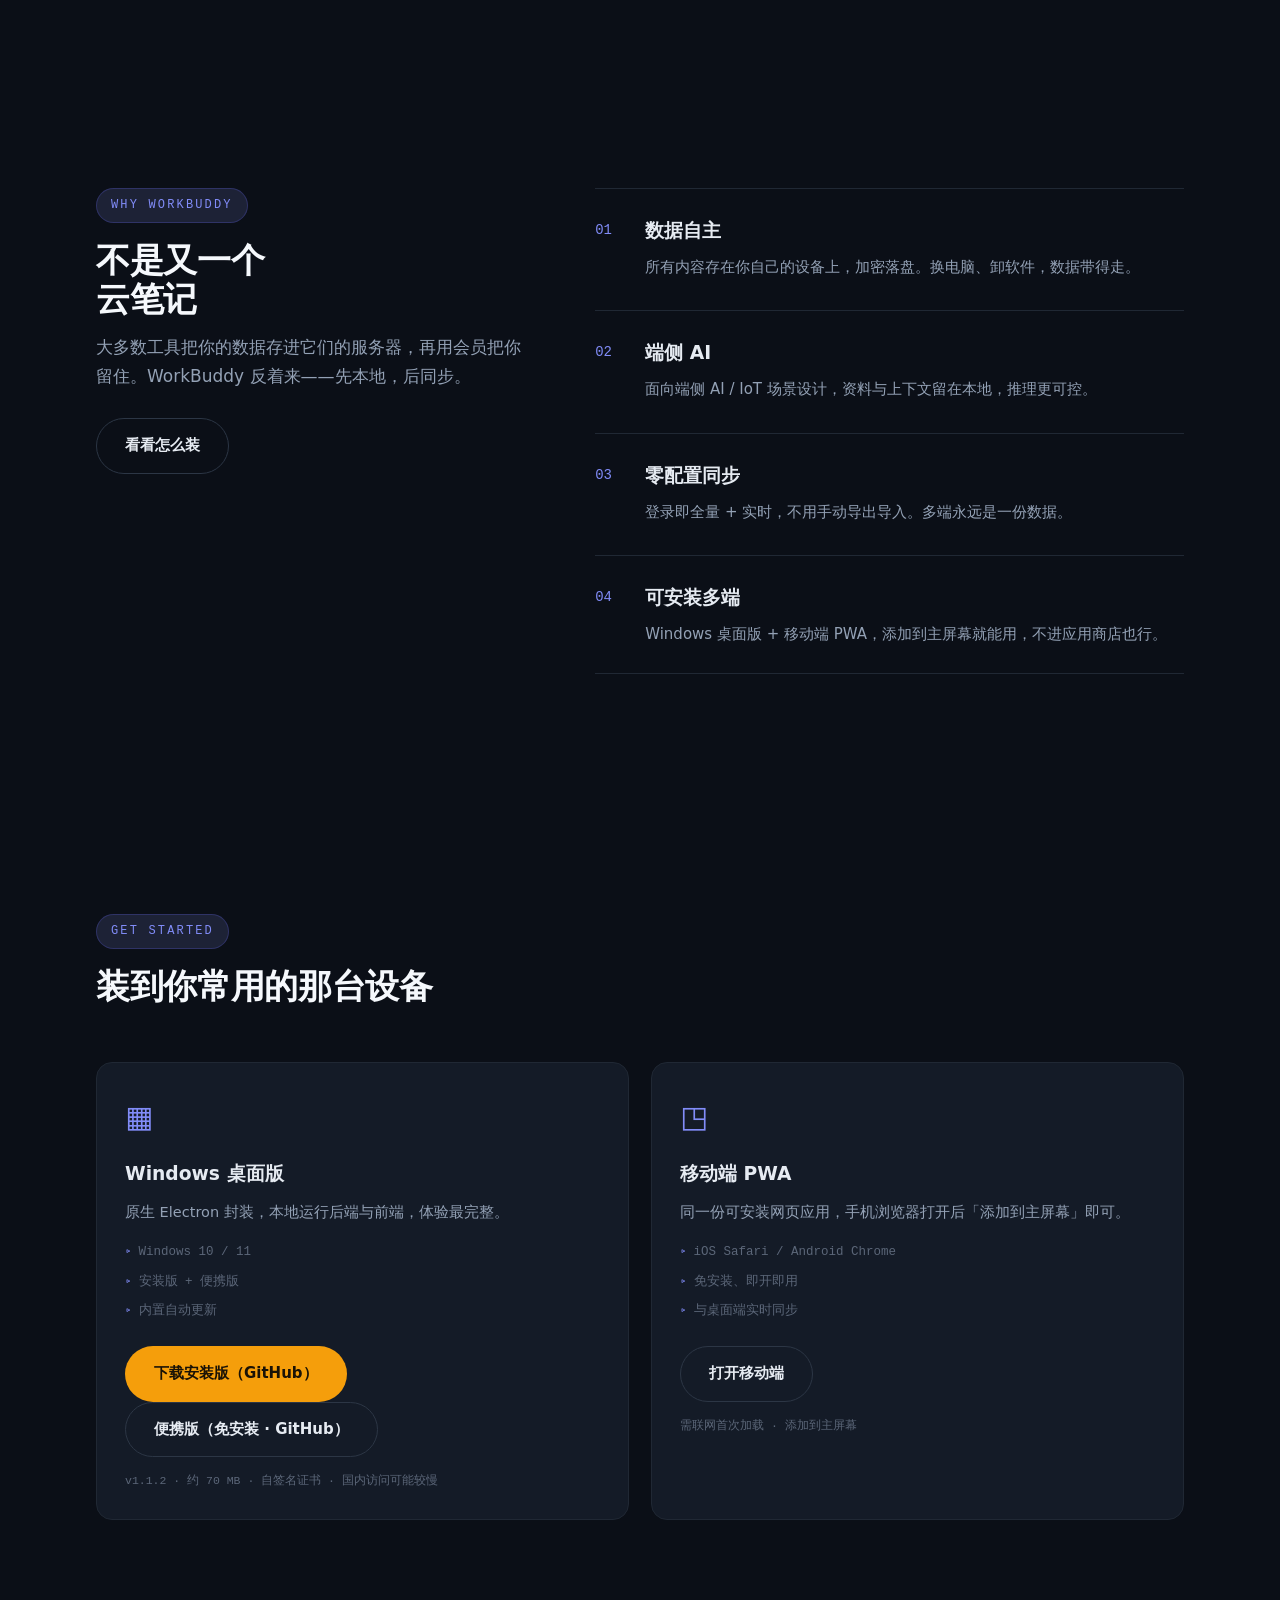
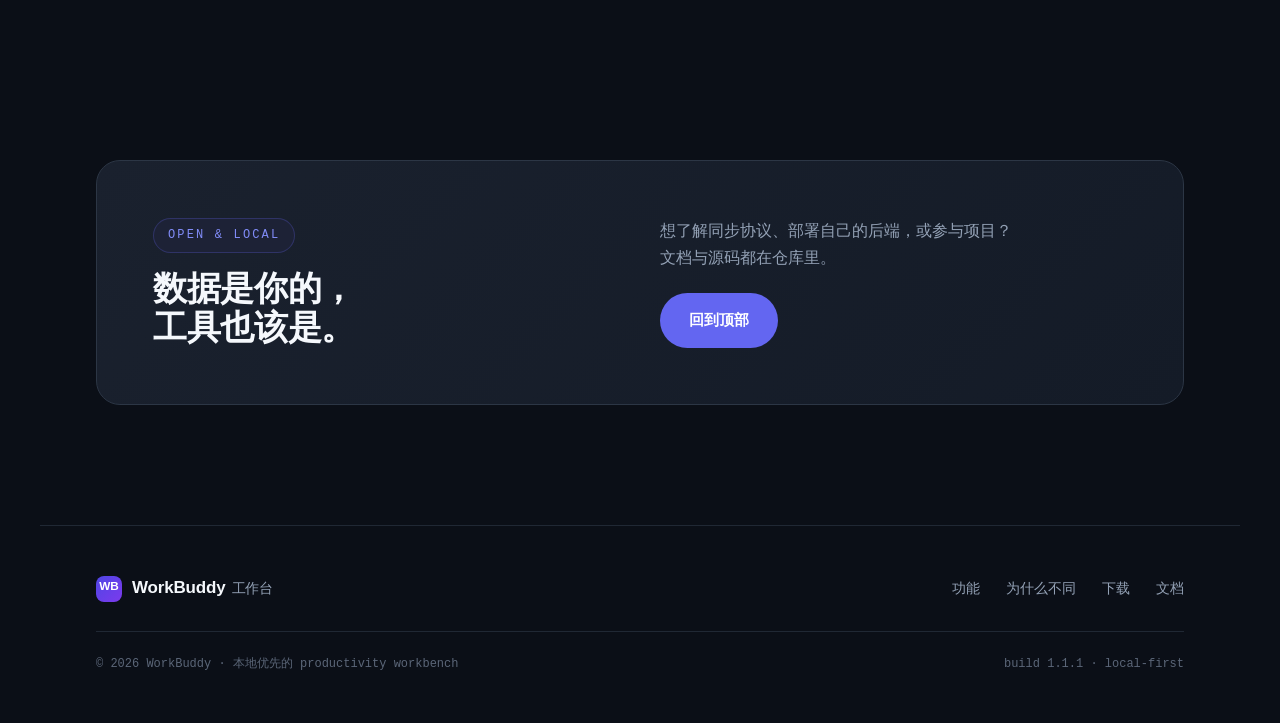
==== commit b56122c1: "deploy index.html" ====
--- a/index.html
+++ b/index.html
@@ -229,9 +229,9 @@
             <li>安装版 + 便携版</li>
             <li>内置自动更新</li>
           </ul>
-          <a class="btn btn-signal" href="https://github.com/Aqr325/workbuddy-releases/releases/download/v1.1.2/WorkBuddy-Desktop-Setup-1.1.2.exe" download>下载安装版</a>
-          <a class="btn btn-ghost" href="https://github.com/Aqr325/workbuddy-releases/releases/download/v1.1.2/WorkBuddy-Desktop-Portable-1.1.2.exe" download>便携版（免安装）</a>
-          <span class="dl-note mono">v1.1.2 · 约 70 MB · 自签名证书</span>
+          <a class="btn btn-signal" href="https://github.com/Aqr325/workbuddy-releases/releases/download/v1.1.2/WorkBuddy-Desktop-Setup-1.1.2.exe">下载安装版（GitHub）</a>
+          <a class="btn btn-ghost" href="https://github.com/Aqr325/workbuddy-releases/releases/download/v1.1.2/WorkBuddy-Desktop-Portable-1.1.2.exe">便携版（免安装 · GitHub）</a>
+          <span class="dl-note mono">v1.1.2 · 约 70 MB · 自签名证书 · 国内访问可能较慢</span>
         </article>
         <article class="card dl-card reveal">
           <div class="dl-ico">◳</div>
@@ -242,7 +242,7 @@
             <li>免安装、即开即用</li>
             <li>与桌面端实时同步</li>
           </ul>
-          <a class="btn btn-ghost" href="https://aqr325.github.io/workbuddy-pwa/">打开移动端</a>
+          <a class="btn btn-ghost" href="pwa/">打开移动端</a>
           <span class="dl-note mono">需联网首次加载 · 添加到主屏幕</span>
         </article>
       </div>
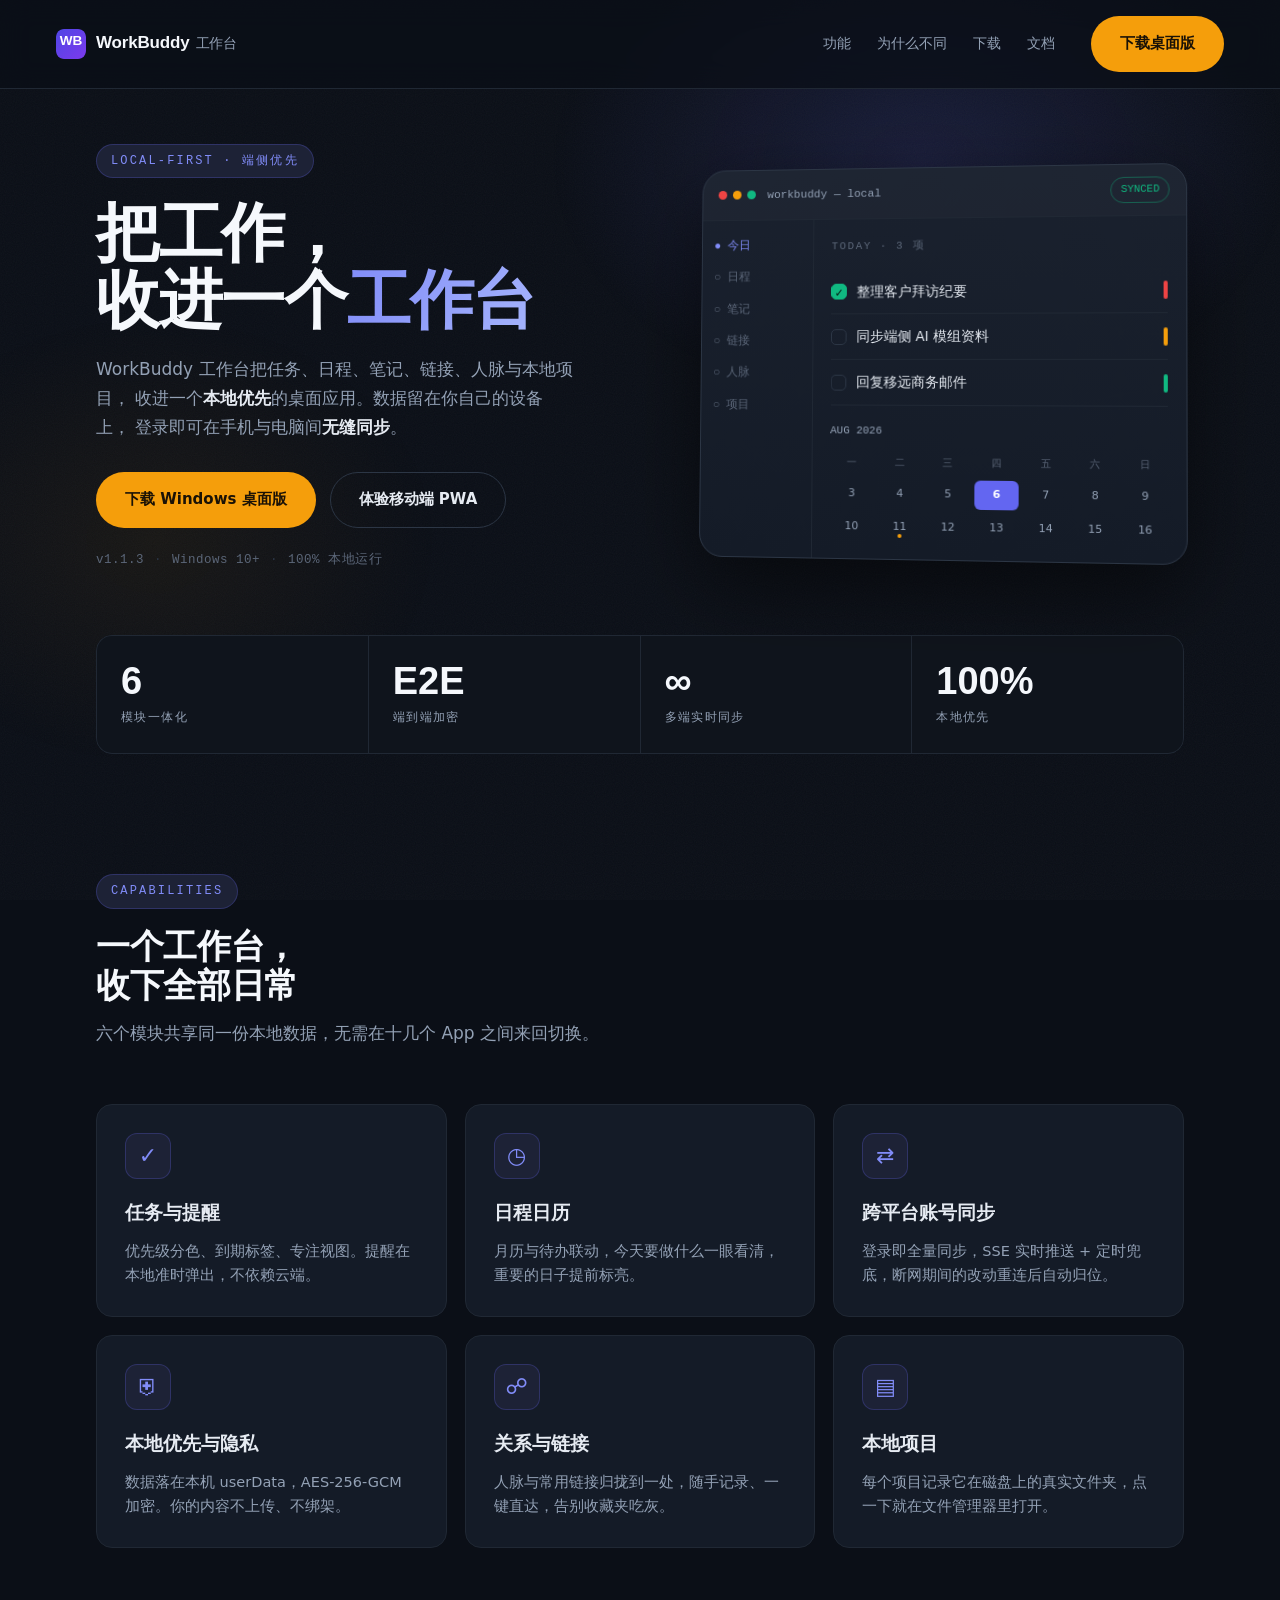
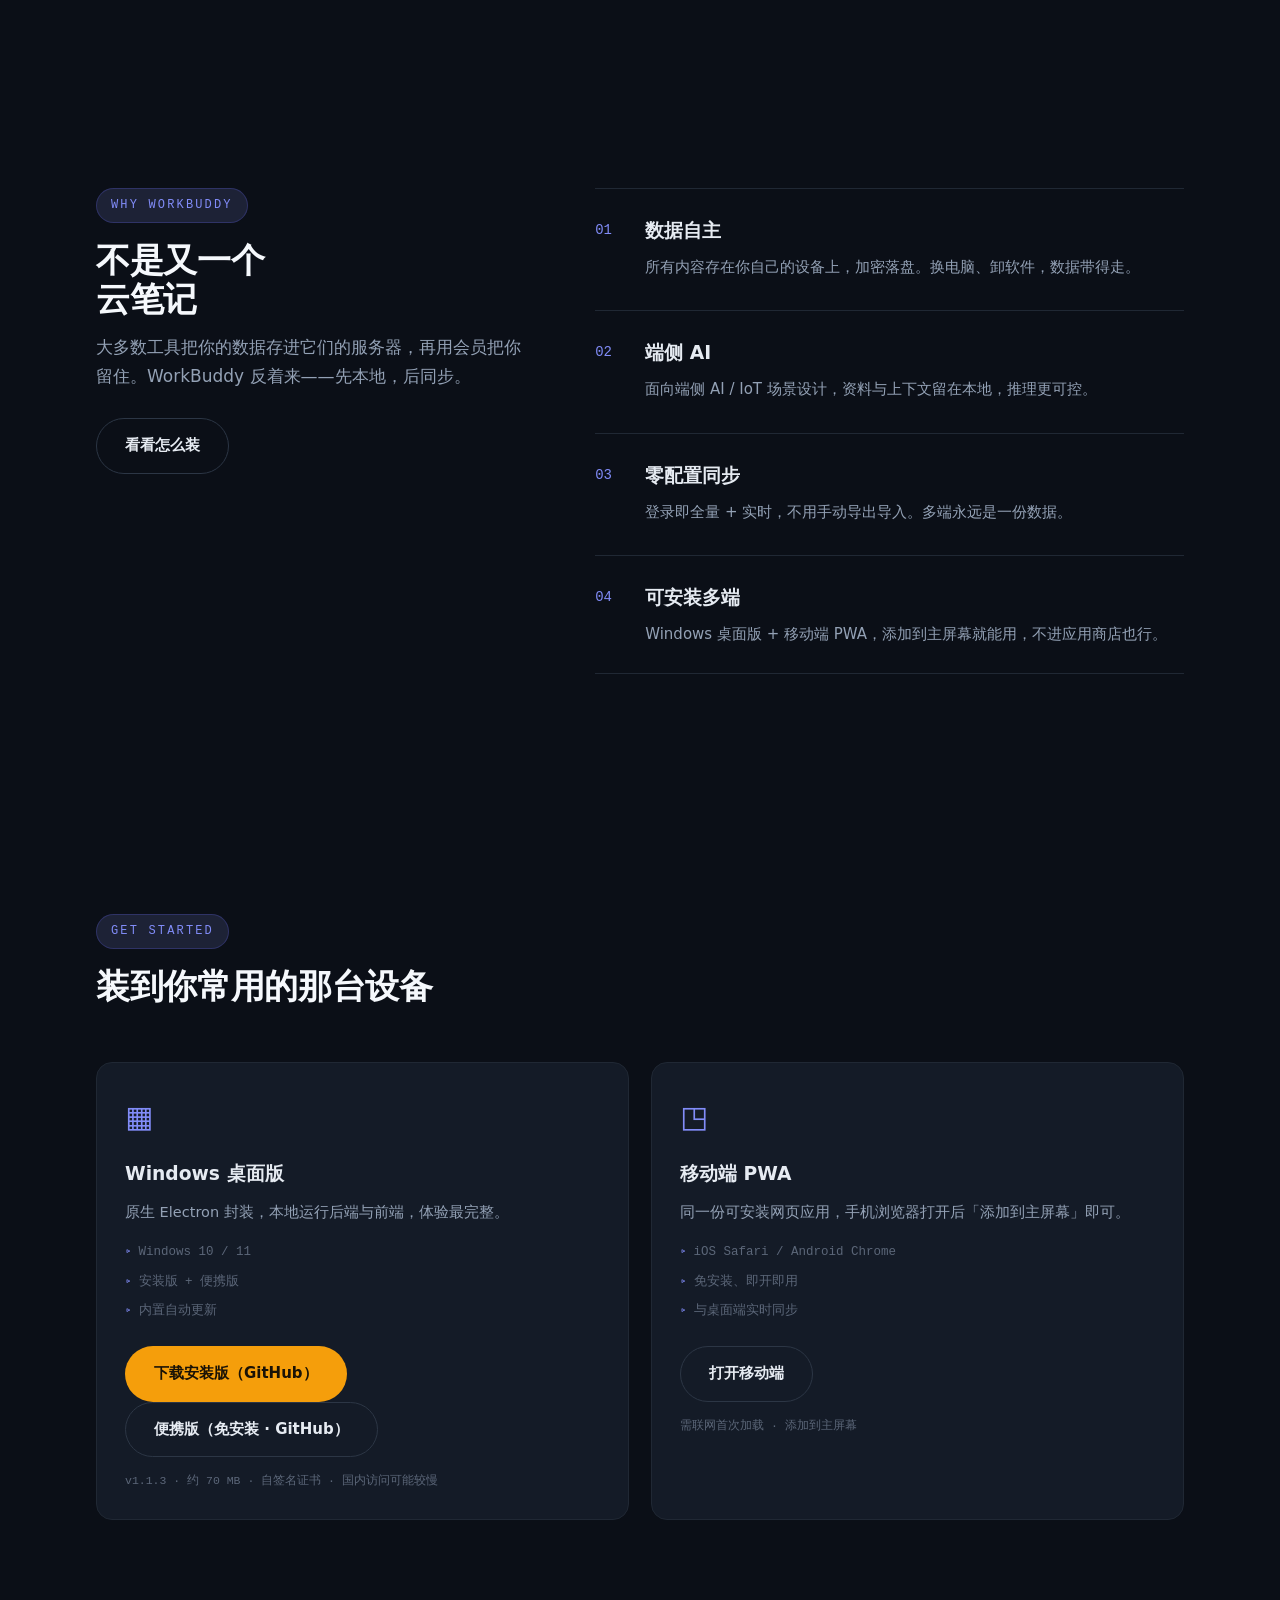
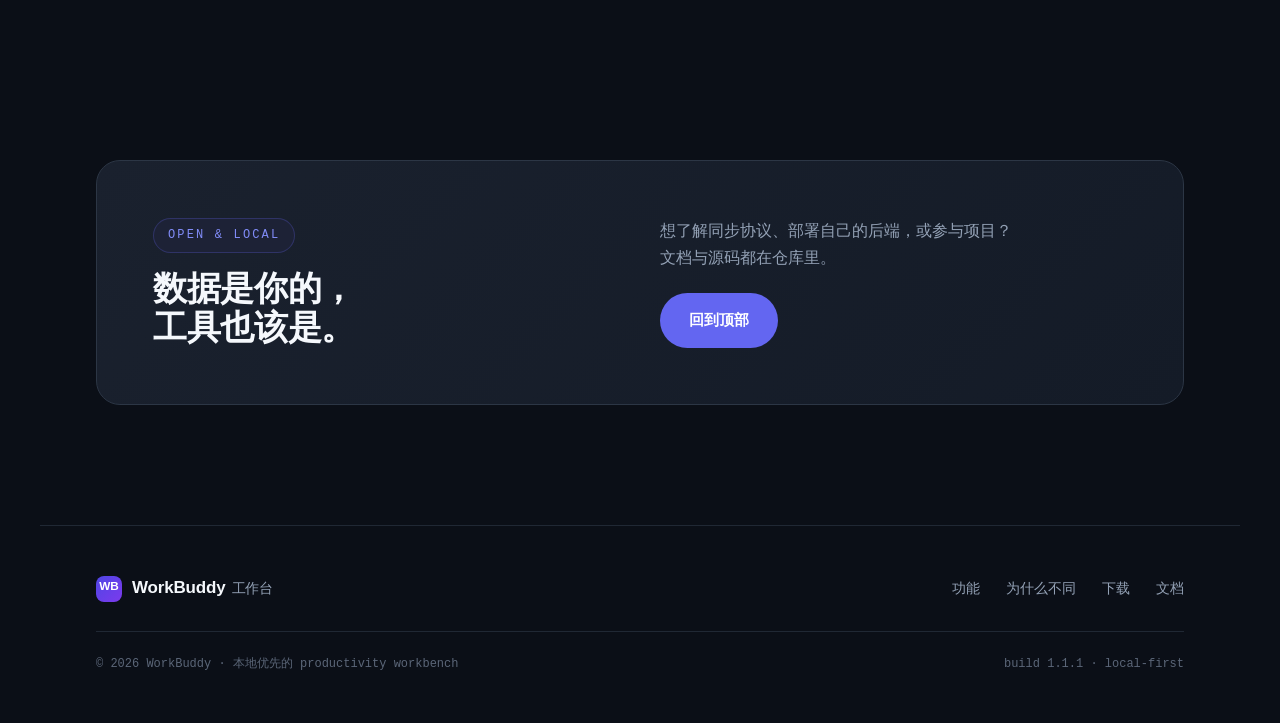
==== commit c8011390: "deploy index.html" ====
--- a/index.html
+++ b/index.html
@@ -57,7 +57,7 @@
             <a class="btn btn-ghost" href="#download">体验移动端 PWA</a>
           </div>
           <div class="specs mono">
-            <span>v1.1.2</span><i>·</i><span>Windows 10+</span><i>·</i><span>100% 本地运行</span>
+            <span>v1.1.3</span><i>·</i><span>Windows 10+</span><i>·</i><span>100% 本地运行</span>
           </div>
         </div>
 
@@ -229,9 +229,9 @@
             <li>安装版 + 便携版</li>
             <li>内置自动更新</li>
           </ul>
-          <a class="btn btn-signal" href="https://github.com/Aqr325/workbuddy-releases/releases/download/v1.1.2/WorkBuddy-Desktop-Setup-1.1.2.exe">下载安装版（GitHub）</a>
-          <a class="btn btn-ghost" href="https://github.com/Aqr325/workbuddy-releases/releases/download/v1.1.2/WorkBuddy-Desktop-Portable-1.1.2.exe">便携版（免安装 · GitHub）</a>
-          <span class="dl-note mono">v1.1.2 · 约 70 MB · 自签名证书 · 国内访问可能较慢</span>
+          <a class="btn btn-signal" href="https://github.com/Aqr325/workbuddy-releases/releases/download/v1.1.3/WorkBuddy-Desktop-Setup-1.1.3.exe">下载安装版（GitHub）</a>
+          <a class="btn btn-ghost" href="https://github.com/Aqr325/workbuddy-releases/releases/download/v1.1.3/WorkBuddy-Desktop-Portable-1.1.3.exe">便携版（免安装 · GitHub）</a>
+          <span class="dl-note mono">v1.1.3 · 约 70 MB · 自签名证书 · 国内访问可能较慢</span>
         </article>
         <article class="card dl-card reveal">
           <div class="dl-ico">◳</div>
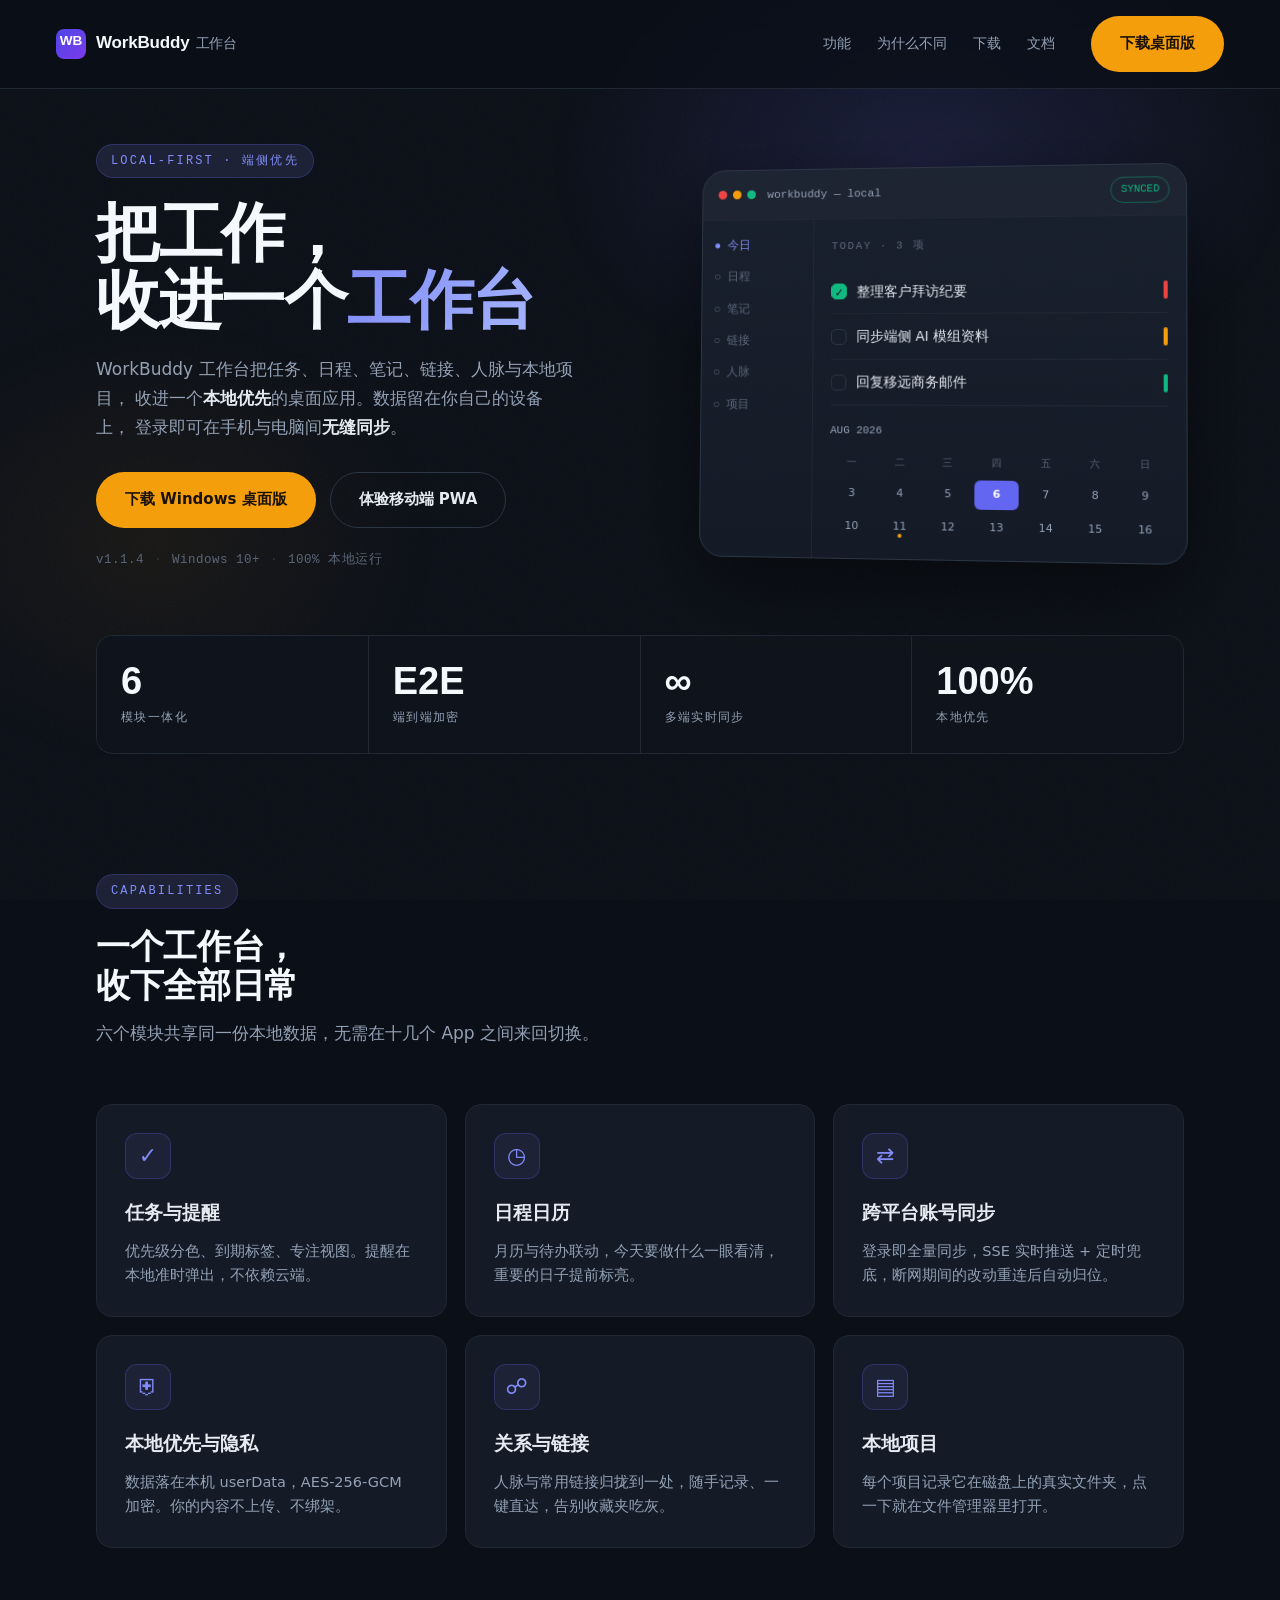
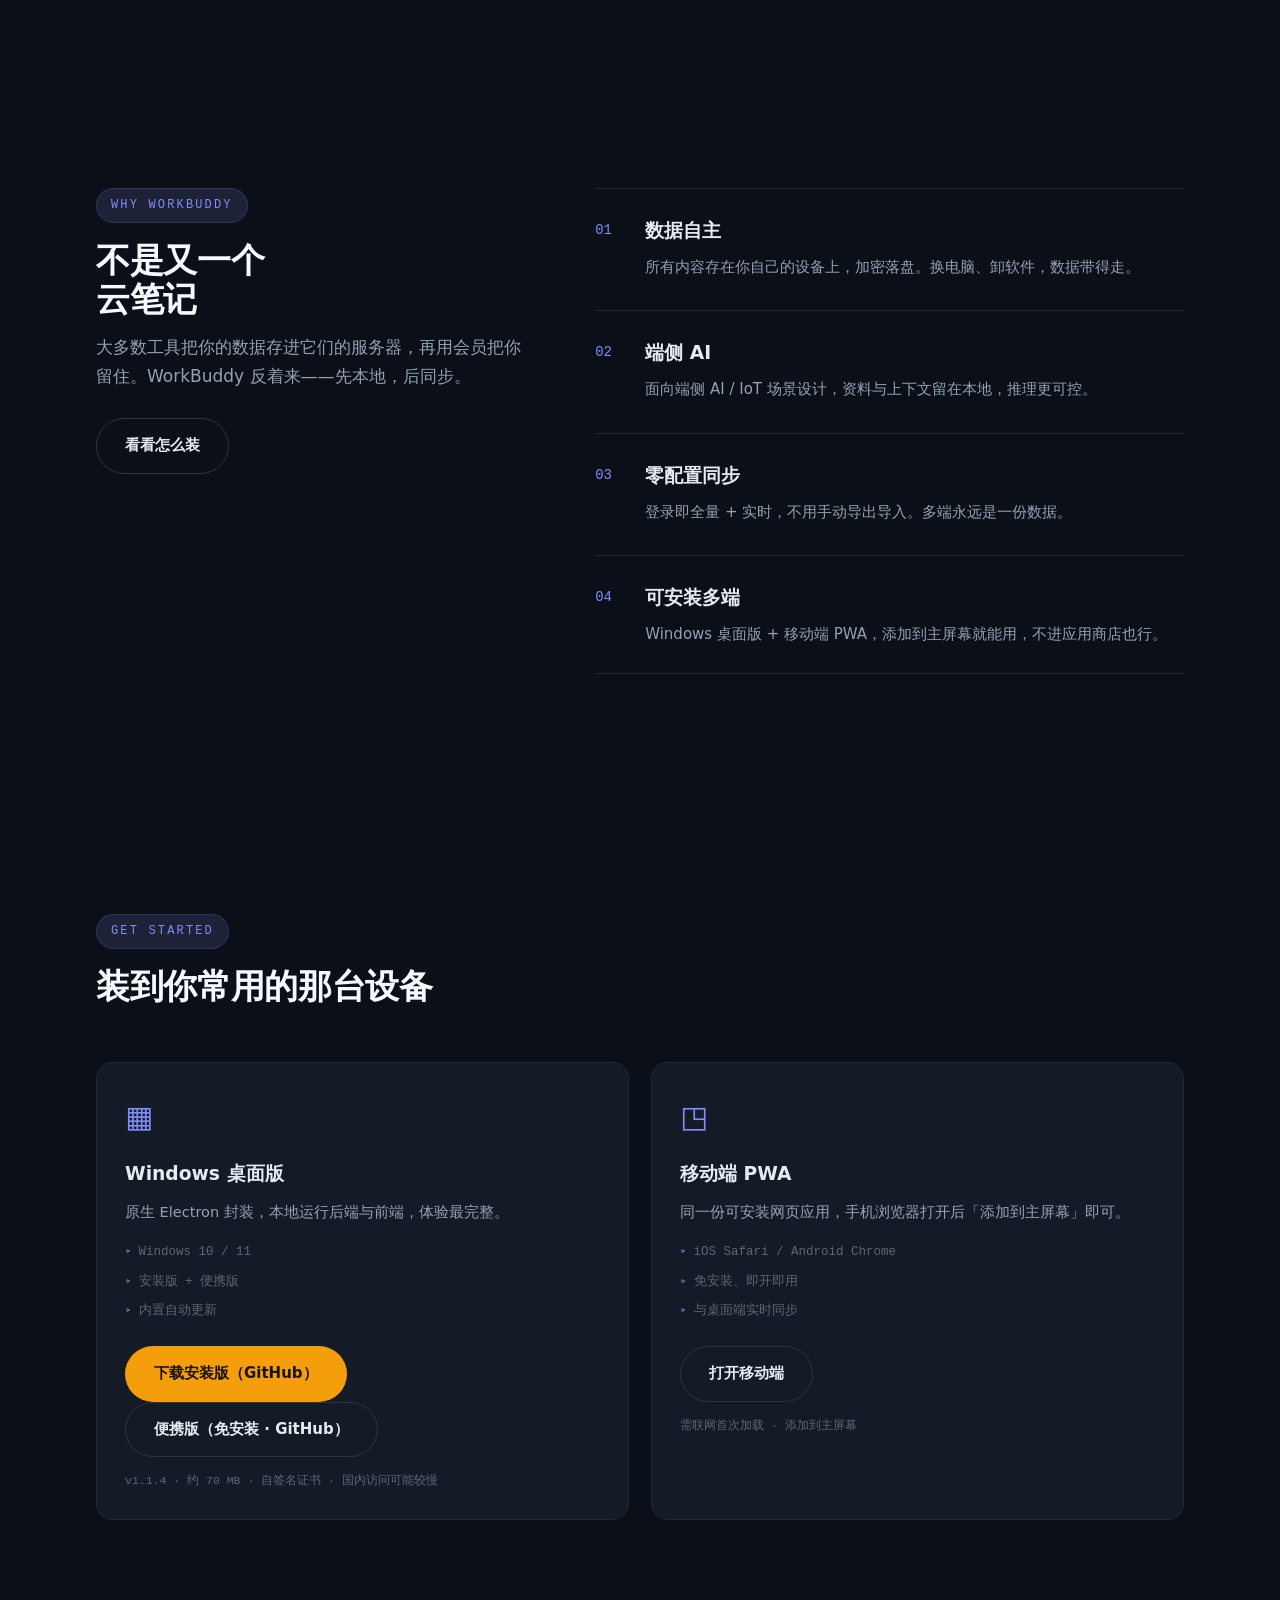
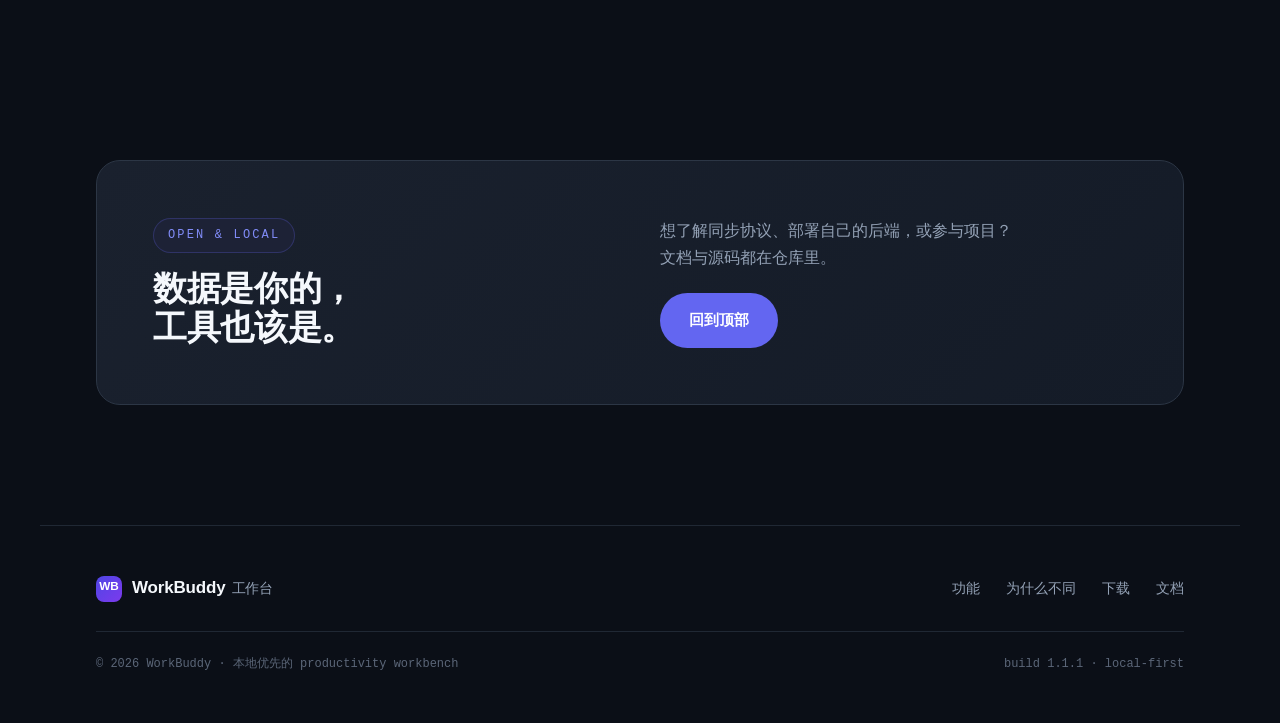
==== commit 1328c714: "deploy index.html" ====
--- a/index.html
+++ b/index.html
@@ -57,7 +57,7 @@
             <a class="btn btn-ghost" href="#download">体验移动端 PWA</a>
           </div>
           <div class="specs mono">
-            <span>v1.1.3</span><i>·</i><span>Windows 10+</span><i>·</i><span>100% 本地运行</span>
+            <span>v1.1.4</span><i>·</i><span>Windows 10+</span><i>·</i><span>100% 本地运行</span>
           </div>
         </div>
 
@@ -229,9 +229,9 @@
             <li>安装版 + 便携版</li>
             <li>内置自动更新</li>
           </ul>
-          <a class="btn btn-signal" href="https://github.com/Aqr325/workbuddy-releases/releases/download/v1.1.3/WorkBuddy-Desktop-Setup-1.1.3.exe">下载安装版（GitHub）</a>
-          <a class="btn btn-ghost" href="https://github.com/Aqr325/workbuddy-releases/releases/download/v1.1.3/WorkBuddy-Desktop-Portable-1.1.3.exe">便携版（免安装 · GitHub）</a>
-          <span class="dl-note mono">v1.1.3 · 约 70 MB · 自签名证书 · 国内访问可能较慢</span>
+          <a class="btn btn-signal" href="https://github.com/Aqr325/workbuddy-releases/releases/download/v1.1.4/WorkBuddy-Desktop-Setup-1.1.4.exe">下载安装版（GitHub）</a>
+          <a class="btn btn-ghost" href="https://github.com/Aqr325/workbuddy-releases/releases/download/v1.1.4/WorkBuddy-Desktop-Portable-1.1.4.exe">便携版（免安装 · GitHub）</a>
+          <span class="dl-note mono">v1.1.4 · 约 70 MB · 自签名证书 · 国内访问可能较慢</span>
         </article>
         <article class="card dl-card reveal">
           <div class="dl-ico">◳</div>
